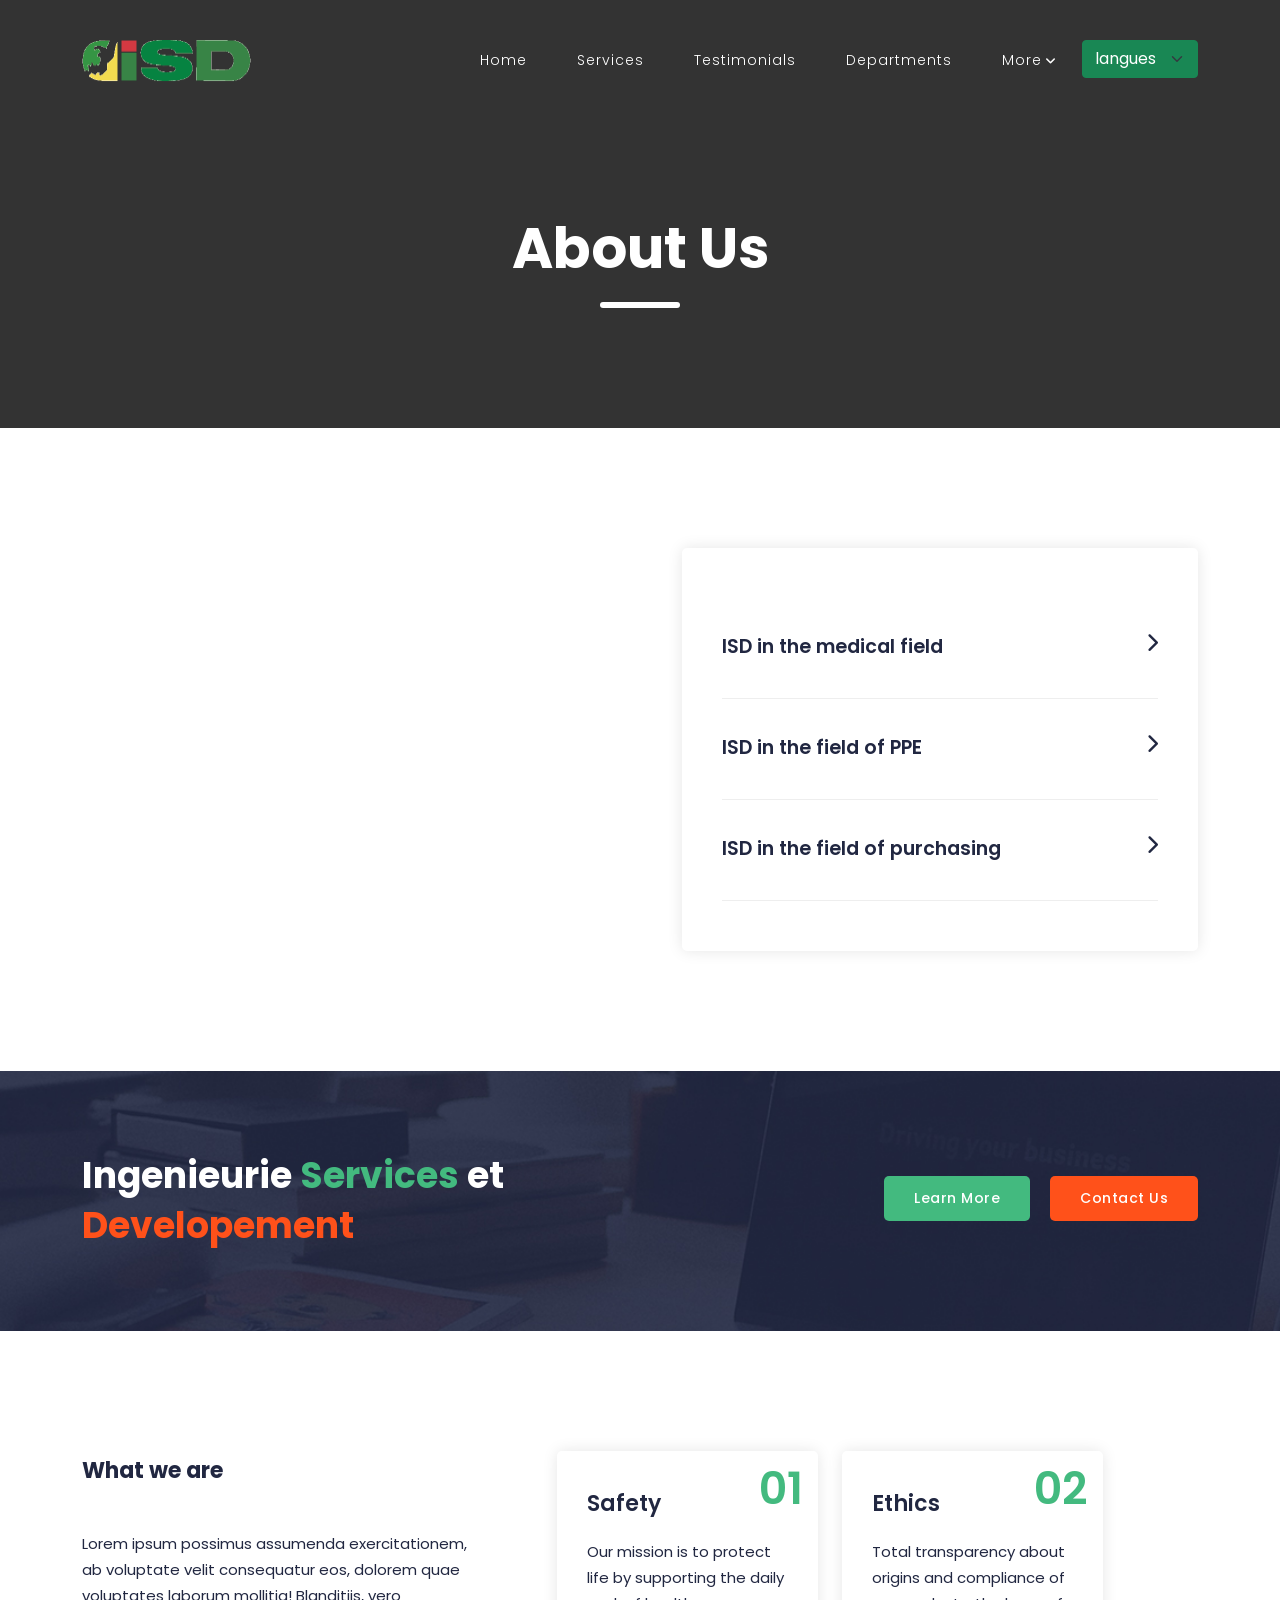
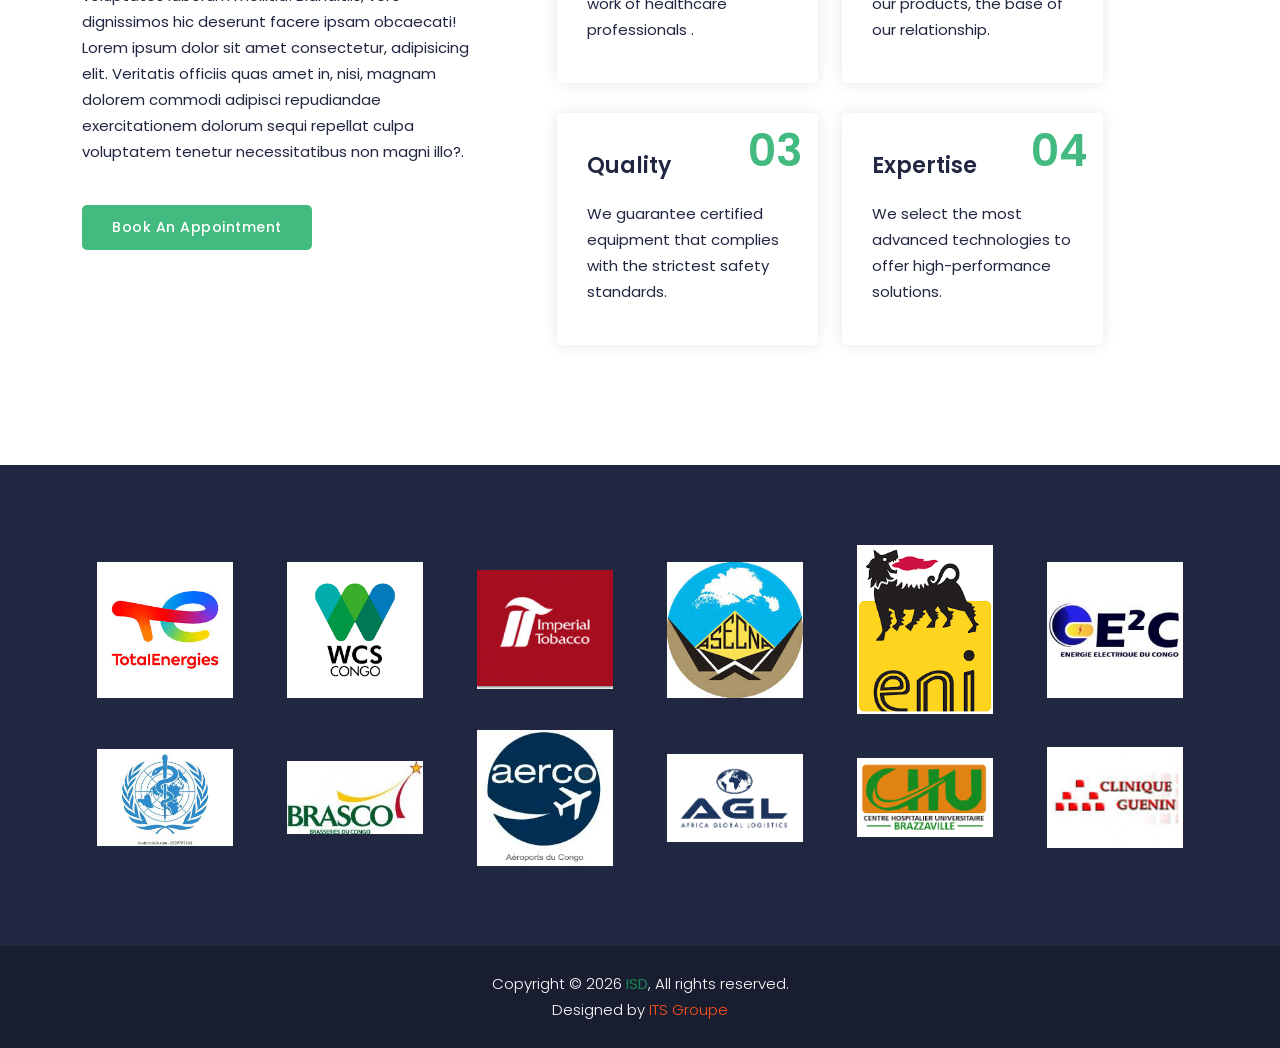
==== about-us.html @ 4e82fbce "first commit" ====
<!DOCTYPE html>
<html lang="en">

  <head>

    <meta charset="utf-8">
    <meta name="viewport" content="width=device-width, initial-scale=1, shrink-to-fit=no">
    <meta name="description" content="">
    <meta name="author" content="">
    <link href="https://fonts.googleapis.com/css2?family=Poppins:wght@100;200;300;400;500;600;700;800;900&display=swap" rel="stylesheet">

    <title>Mexant HTML5 Template - About page</title>

    <!-- Bootstrap core CSS -->
    <link href="vendor/bootstrap/css/bootstrap.min.css" rel="stylesheet">

    <!-- Additional CSS Files -->
    <link rel="stylesheet" href="assets/css/fontawesome.css">
    <link rel="stylesheet" href="assets/css/templatemo-574-mexant.css">
    <link rel="stylesheet" href="assets/css/owl.css">
    <link rel="stylesheet" href="assets/css/animate.css">
    <link rel="stylesheet" href="https://unpkg.com/swiper@7/swiper-bundle.min.css">
<!--

TemplateMo 574 Mexant

https://templatemo.com/tm-574-mexant

-->

  </head>

<body>


  <!-- ***** Header Area Start ***** -->
  <header class="header-area header-sticky">
      <div class="container">
          <div class="row">
              <div class="col-12">
                  <nav class="main-nav">
                      <!-- ***** Logo Start ***** -->
                      <a href="index.html" class="logo">
                          <img src="assets/images/logo_isd.png" class="w-50" alt="" >
                      </a>
                      <!-- ***** Logo End ***** -->
                      <!-- ***** Menu Start ***** -->
                      <ul class="nav">
                          <li class="scroll-to-section"><a href="index.html" data-i18n="tab-1">Accueil</a></li>
                          <li class="scroll-to-section"><a href="index.html#services" data-i18n="tab-2">Services</a></li>
                          <li class="scroll-to-section"><a href="index.html#testimonials " data-i18n="tab-5">Témoignages</a></li>
                          <li class="scroll-to-section"><a href="our-services.html" data-i18n="tab-4-1">Départements</a></li>
                          <li class="has-sub">
                              <a href="javascript:void(0)" data-i18n="tab-4">Plus</a>
                              <ul class="sub-menu">
                                  <li><a href="#" data-i18n="tab-3">À propos</a></li>
                                  <li><a href="contact-us.html" data-i18n="tab-4-2">Contacts</a></li>
                              </ul>
                          </li>
                          <li>
                            <fieldset>

                              <select id="language-select" class="form-select btn-success" aria-label="Default select example">
                                  <option disabled selected>langues</option>
                                  <option value="fr">Français</option>
                                  <option value="en">English</option>
                                </select>
                            </fieldset>
                          </li> 
                      </ul>        
                      <a class='menu-trigger'>
                          <span>Menu</span>
                      </a>
                      <!-- ***** Menu End ***** -->
                  </nav>
              </div>
          </div>
      </div>
  </header>
  <!-- ***** Header Area End ***** -->

  <div class="page-heading">
    <div class="container">
      <div class="row">
        <div class="col-lg-12">
          <div class="header-text">
            <h2 data-i18n="about-page-title">À propos  de nous</h2>
            <div class="div-dec"></div>
          </div>
        </div>
      </div>
    </div>
  </div>

  <!-- ***** Main Banner Area End ***** -->

  <section class="top-section">
    <div class="container">
      <div class="row">
        <div class="col-lg-6">
          <div class="left-image">
            <img src="assets/images/team.jpg" alt="">
          </div>
        </div>
        <div class="col-lg-6 align-self-center">
          <div class="accordions is-first-expanded">
            <article class="accordion">
              <div class="accordion-head">
                  <span data-i18n="isd-medik">ISD dans le domaine médical</span>
                  <span class="icon">
                      <i class="icon fa fa-chevron-right"></i>
                  </span>
              </div>
              <div class="accordion-body">
                  <div class="content">
                      <p data-i18n="isd-medik-description"> ISD est un acteur majeur du secteur médical au Congo, proposant une vaste gamme d'équipements et de consommables médicaux. Nous nous engageons à fournir des produits et services de haute qualité afin de répondre aux besoins des professionnels et des institutions de santé congolaises. <br> <br> Notre équipe d'experts met tout en œuvre pour garantir à nos clients les meilleures solutions pour leurs besoins médicaux, qu'il s'agisse d'hôpitaux, de cliniques ou d'autres établissements de soins.</p>
                  </div>
              </div>
          </article>
          <article class="accordion">
            <div class="accordion-head">
                <span data-i18n="isd-epi">ISD dans le domaine des EPI</span>
                <span class="icon">
                    <i class="icon fa fa-chevron-right"></i>
                </span>
            </div>
            <div class="accordion-body">
                <div class="content">
                    <p data-i18n="isd-epi-description">ISD est un fournisseur majeur d'équipements de protection individuelle (EPI) au Congo, offrant une vaste gamme de produits de haute qualité pour garantir la sécurité et le bien-être des personnes dans divers secteurs. Nous nous engageons à fournir des solutions EPI fiables et efficaces pour répondre aux besoins de nos clients, qu'il s'agisse de professionnels de la santé, de travailleurs industriels ou de toute personne nécessitant des équipements de protection. <br><br>Notre équipe est dédiée à offrir un service et un soutien exceptionnels afin de garantir à nos clients l'accès aux meilleurs EPI disponibles.</p>
                </div>
            </div>
          </article>
          <article class="accordion">
            <div class="accordion-head">
                <span data-i18n="isd-achat">ISD dans le domaine de l'achat</span>
                <span class="icon">
                    <i class="icon fa fa-chevron-right"></i>
                </span>
            </div>
            <div class="accordion-body">
                <div class="content">
                    <p data-i18n="isd-achat-description">ISD est un fournisseur fiable et efficace dans le domaine de l'achat, offrant une large gamme de produits et services pour répondre aux besoins de nos clients. <br> <br> Nous nous engageons à fournir des solutions d'achat de haute qualité à des prix compétitifs, en mettant l'accent sur la satisfaction client et l'efficacité opérationnelle.</p>
                </div>
            </div>
          </article>
        </div>
      </div>
    </div>
  </section>  

  <section class="simple-cta">
    <div class="container">
      <div class="row">
        <div class="col-lg-5">
          <h4>Ingenieurie <em>Services</em> et <strong>Developement</strong></h4>
        </div>
        <div class="col-lg-7">
          <div class="buttons">
            <div class="green-button">
              <a href="#" data-i18n="simple-cta-button-1">Savoir plus</a>
            </div>
            <div class="orange-button">
              <a href="contact-us.html" data-i18n="simple-cta-button-2">Contactez-nous</a>
            </div>
          </div>
        </div>
      </div>
    </div>
  </section>

  <section class="what-we-do">
    <div class="container">
      <div class="row">
        <div class="col-lg-5">
          <div class="left-content">
            <h4 data-i18n="what-we-are-title">Ce que nous sommes</h4>
            <p data-i18n="what-we-are-description">Lorem ipsum possimus assumenda exercitationem, ab voluptate velit consequatur eos, dolorem quae voluptates laborum mollitia! Blanditiis, vero dignissimos hic deserunt facere ipsam obcaecati! Lorem ipsum dolor sit amet consectetur, adipisicing elit. Veritatis officiis quas amet in, nisi, magnam dolorem commodi adipisci repudiandae exercitationem dolorum sequi repellat culpa voluptatem tenetur necessitatibus non magni illo?.</p>
            <div class="green-button">
              <a href="contact-us.html" data-i18n="what-we-are-button">Prendre rendez-vous</a>
            </div>
          </div>
        </div>
        <div class="col-lg-6">
          <div class="right-items">
            <div class="row">
              <div class="col-lg-6">
                <div class="item">
                  <em>01</em>
                  <h4 data-i18n="v1">Sécurité</h4>
                  <p data-i18n="v1-description">Notre mission est de protéger la vie en soutenant le quotidien des professionnels de santé.</p>
                </div>
              </div>
              <div class="col-lg-6">
                <div class="item">
                  <em>02</em>
                  <h4 data-i18n="v2">Ethique</h4>
                  <p data-i18n="v2-description"> La transparence totale sur l'origine et la conformité de nos produits est le socle de notre relation.</p>
                </div>
              </div>
              <div class="col-lg-6">
                <div class="item">
                  <em>03</em>
                  <h4 data-i18n="v3">Qualité</h4>
                  <p data-i18n="v3-description">Nous garantissons des équipements certifiés conformes aux normes de sécurité les plus strictes</p>
                </div>
              </div>
              <div class="col-lg-6">
                <div class="item">
                  <em>04</em>
                  <h4 data-i18n="v4">Expertise</h4>
                  <p data-i18n="v4-description">Nous sélectionnons les technologies les plus avancées pour offrir des solutions performantes.</p>
                </div>
              </div>
            </div>
          </div>
        </div>
      </div>
    </div>
  </section>

  <section class="partners">
    <div class="container">
      <div class="row mb-3 align-items-center">
        <div class="col-lg-2 col-sm-4 col-6">
          <div class="item">
            <img src="assets/images/total.jpg" alt="">
          </div>
        </div>
        <div class="col-lg-2 col-sm-4 col-6">
          <div class="item">
            <img src="assets/images/wcs.png" alt="">
          </div>
        </div>
        <div class="col-lg-2 col-sm-4 col-6">
          <div class="item">
            <img src="assets/images/siat.jpg" alt="">
          </div>
        </div>
        <div class="col-lg-2 col-sm-4 col-6">
          <div class="item">
            <img src="assets/images/asecna.jpg" alt="">
          </div>
        </div>
        <div class="col-lg-2 col-sm-4 col-6">
          <div class="item">
            <img src="assets/images/eni.png" alt="">
          </div>
        </div>
        <div class="col-lg-2 col-sm-4 col-6">
          <div class="item">
            <img src="assets/images/E2C.jpg" alt="">
          </div>
        </div>
      </div>
      <div class="row align-items-center">
        <div class="col-lg-2 col-sm-4 col-6">
          <div class="item">
            <img src="assets/images/oms.jpg" alt="">
          </div>
        </div>
        <div class="col-lg-2 col-sm-4 col-6">
          <div class="item">
            <img src="assets/images/brasco.jpg" alt="">
          </div>
        </div>
        <div class="col-lg-2 col-sm-4 col-6">
          <div class="item">
            <img src="assets/images/aerco.jpg" alt="">
          </div>
        </div>
        <div class="col-lg-2 col-sm-4 col-6">
          <div class="item">
            <img src="assets/images/AGL.png" alt="">
          </div>
        </div>
        <div class="col-lg-2 col-sm-4 col-6">
          <div class="item">
            <img src="assets/images/chu.png" alt="">
          </div>
        </div>
        <div class="col-lg-2 col-sm-4 col-6">
          <div class="item">
            <img src="assets/images/guenin.png" alt="">
          </div>
        </div>
      </div>
    </div>
  </section>

  <footer>
    <div class="container">
      <div class="row">
        <div class="col-lg-12">
          <p data-i18n="copyright">Copyright © 2026 <strong class="text-success">ISD</strong>, Tous droits réservés. 
          
          <br>Conçu par <a title="Informations Technologies Services" rel="sponsored" href="https://its-groupe.tech" target="_blank">ITS Groupe</a></p>
        </div>
      </div>
    </div>
  </footer>

  <!-- Scripts -->
  <!-- Bootstrap core JavaScript -->
    <script src="vendor/jquery/jquery.min.js"></script>
    <script src="vendor/bootstrap/js/bootstrap.bundle.min.js"></script>

    <script src="assets/js/isotope.min.js"></script>
    <script src="assets/js/owl-carousel.js"></script>

    <script src="assets/js/tabs.js"></script>
    <script src="assets/js/swiper.js"></script>
    <script src="assets/js/custom.js"></script>
    <script src="assets/js/langages.js"></script>
    <script>
        var interleaveOffset = 0.5;

      var swiperOptions = {
        loop: true,
        speed: 1000,
        grabCursor: true,
        watchSlidesProgress: true,
        mousewheelControl: true,
        keyboardControl: true,
        navigation: {
          nextEl: ".swiper-button-next",
          prevEl: ".swiper-button-prev"
        },
        on: {
          progress: function() {
            var swiper = this;
            for (var i = 0; i < swiper.slides.length; i++) {
              var slideProgress = swiper.slides[i].progress;
              var innerOffset = swiper.width * interleaveOffset;
              var innerTranslate = slideProgress * innerOffset;
              swiper.slides[i].querySelector(".slide-inner").style.transform =
                "translate3d(" + innerTranslate + "px, 0, 0)";
            }      
          },
          touchStart: function() {
            var swiper = this;
            for (var i = 0; i < swiper.slides.length; i++) {
              swiper.slides[i].style.transition = "";
            }
          },
          setTransition: function(speed) {
            var swiper = this;
            for (var i = 0; i < swiper.slides.length; i++) {
              swiper.slides[i].style.transition = speed + "ms";
              swiper.slides[i].querySelector(".slide-inner").style.transition =
                speed + "ms";
            }
          }
        }
      };

      var swiper = new Swiper(".swiper-container", swiperOptions);
    </script>

  </body>
</html>
---- assets/css/templatemo-574-mexant.css ----
/*

TemplateMo 574 Mexant

https://templatemo.com/tm-574-mexant

*/

/* ---------------------------------------------
Table of contents
------------------------------------------------
01. font & reset css
02. reset
03. global styles
04. header
05. banner
06. features
07. testimonials
08. contact
09. footer
10. preloader
11. search
12. portfolio

--------------------------------------------- */
/* 
---------------------------------------------
font & reset css
--------------------------------------------- 
*/
@import url("https://fonts.googleapis.com/css?family=Open+Sans:100,200,300,400,500,600,700,800,900");
/* 
---------------------------------------------
reset
--------------------------------------------- 
*/
html, body, div, span, applet, object, iframe, h1, h2, h3, h4, h5, h6, p, blockquote, div
pre, a, abbr, acronym, address, big, cite, code, del, dfn, em, font, img, ins, kbd, q,
s, samp, small, strike, strong, sub, sup, tt, var, b, u, i, center, dl, dt, dd, ol, ul, li,
figure, header, nav, section, article, aside, footer, figcaption {
  margin: 0;
  padding: 0;
  border: 0;
  outline: 0;
}

.clearfix:after {
  content: ".";
  display: block;
  clear: both;
  visibility: hidden;
  line-height: 0;
  height: 0;
}

.clearfix {
  display: inline-block;
}

html[xmlns] .clearfix {
  display: block;
}

* html .clearfix {
  height: 1%;
}

ul, li {
  padding: 0;
  margin: 0;
  list-style: none;
}

header, nav, section, article, aside, footer, hgroup {
  display: block;
}

* {
  box-sizing: border-box;
}

html, body {
  font-family: 'Poppins', sans-serif;
  font-weight: 400;
  background-color: #fff;
  font-size: 16px;
  -ms-text-size-adjust: 100%;
  -webkit-font-smoothing: antialiased;
  -moz-osx-font-smoothing: grayscale;
}

a {
  text-decoration: none !important;
}

h1, h2, h3, h4, h5, h6 {
  margin-top: 0px;
  margin-bottom: 0px;
  color: #212741;
}

ul {
  margin-bottom: 0px;
}

p {
  font-size: 15px;
  line-height: 26px;
  color: #212741;
}

img {
  width: 100%;
  overflow: hidden;
}

/* 
---------------------------------------------
global styles
--------------------------------------------- 
*/
html,
body {
  background: #fff;
  font-family: 'Poppins', sans-serif;
}

::selection {
  background: #ff511a;
  color: #fff;
}

::-moz-selection {
  background: #ff511a;
  color: #fff;
}

@media (max-width: 991px) {
  html, body {
    overflow-x: hidden;
  }
  .mobile-top-fix {
    margin-top: 30px;
    margin-bottom: 0px;
  }
  .mobile-bottom-fix {
    margin-bottom: 30px;
  }
  .mobile-bottom-fix-big {
    margin-bottom: 60px;
  }
}

.green-button a {
  font-size: 14px;
  color: #fff;
  background-color: #43ba7f;
  padding: 12px 30px;
  display: inline-block;
  border-radius: 5px;
  font-weight: 500;
  text-transform: capitalize;
  letter-spacing: 0.5px;
  transition: all .3s;
}

.green-button a:hover {
  opacity: 0.9;
}

.orange-button a {
  font-size: 14px;
  color: #fff;
  background-color: #ff511a;
  padding: 12px 30px;
  display: inline-block;
  border-radius: 5px;
  font-weight: 500;
  text-transform: capitalize;
  letter-spacing: 0.5px;
  transition: all .3s;
}

.orange-button a:hover {
  opacity: 0.9;
}

section {
  margin-top: 120px;
}

.section-heading {
  position: relative;
  z-index: 2;
  margin-top: 0px;
  text-align: center;
  margin-bottom: 70px;
}

.section-heading h6 {
  font-size: 16px;
  text-transform: uppercase;
  color: #ff511a;
  font-weight: 700;
}

.section-heading h4 {
  margin-top: 10px;
  line-height: 40px;
  font-size: 36px;
  font-weight: 700;
  text-transform: capitalize;
  color: #212741;
}

.section-heading p {
  margin-top: 30px;
}


/* 
---------------------------------------------
header
--------------------------------------------- 
*/
.background-header {
  background-color: #212741;
  height: 80px!important;
  position: fixed!important;
  top: 0!important;
  left: 0;
  right: 0;
  box-shadow: 0px 0px 10px rgba(0,0,0,0.15)!important;
}

.header-area {
  background-image: url(../images/header-bg.png);
  background-size: contain;
  background-repeat: no-repeat;
  background-position: center;
  position: absolute;
  height: 110px;
  top: 0;
  left: 0;
  right: 0;
  z-index: 100;
  -webkit-transition: all .5s ease 0s;
  -moz-transition: all .5s ease 0s;
  -o-transition: all .5s ease 0s;
  transition: all .5s ease 0s;
}

.header-area .main-nav {
  min-height: 80px;
  background: transparent;
}

.header-area .main-nav .logo {
  line-height: 120px;
  color: #fff;
  font-size: 28px;
  font-weight: 700;
  text-transform: uppercase;
  letter-spacing: 2px;
  float: left;
  -webkit-transition: all 0.3s ease 0s;
  -moz-transition: all 0.3s ease 0s;
  -o-transition: all 0.3s ease 0s;
  transition: all 0.3s ease 0s;
}

.background-header .main-nav .logo {
  line-height: 80px;
  width: 160px;
}

.background-header .nav {
  margin-top: 18px !important;
}

.header-area .main-nav .nav {
  float: right;
  margin-top: 40px;
  margin-right: 0px;
  background-color: transparent;
  -webkit-transition: all 0.3s ease 0s;
  -moz-transition: all 0.3s ease 0s;
  -o-transition: all 0.3s ease 0s;
  transition: all 0.3s ease 0s;
  position: relative;
  z-index: 999;
}

.header-area .main-nav .nav li {
  padding-left: 25px;
  padding-right: 25px;
}

.header-area .main-nav .nav li:last-child {
  padding-right: 0px;
}

.header-area .main-nav .nav li a {
  display: block;
  font-weight: 300;
  font-size: 14px;
  text-transform: capitalize;
  color: #fff;
  -webkit-transition: all 0.3s ease 0s;
  -moz-transition: all 0.3s ease 0s;
  -o-transition: all 0.3s ease 0s;
  transition: all 0.3s ease 0s;
  height: 40px;
  line-height: 40px;
  border: transparent;
  letter-spacing: 1px;
}

.header-area .main-nav .nav li:last-child a {
  font-size: 14px;
  color: #fff;
  background-color: #43ba7f;
  padding: 10px 20px !important;
  display: inline-block;
  border-radius: 5px;
  font-weight: 500;
  text-transform: capitalize;
  height: auto;
  line-height: 25px;
  letter-spacing: 0.5px;
  transition: all .3s;
}

.header-area .main-nav .nav li:last-child a:hover {
  color: #fff;
}

.header-area .main-nav .nav li.has-sub ul.sub-menu li:last-child a,
.background-header .main-nav .nav li.has-sub ul.sub-menu li:last-child a {
  margin-left: 0px;
  padding-left: 0px;
  padding-right: 0px;
  border-radius: 0px;
  padding-top: 0px !important;
  height: 40px;
}


.header-area .main-nav .nav li.has-sub ul.sub-menu li:last-child a:hover,
.background-header .main-nav .nav li.has-sub ul.sub-menu li:last-child a:hover {
  padding-left: 25px !important;
}

.header-area .main-nav .nav li:hover a,
.header-area .main-nav .nav li a.active {
  color: #ff511a;
}

.background-header .main-nav .nav li:hover a,
.background-header .main-nav .nav li a.active {
  color: #ff511a;
  opacity: 1;
}

.header-area .main-nav .nav li.has-sub {
  position: relative;
  padding-right: 15px;
}

.header-area .main-nav .nav li.has-sub:after {
  font-family: FontAwesome;
  content: "\f107";
  font-size: 12px;
  color: #fff;
  position: absolute;
  right: 2px;
  top: 12px;
}

.header-area .main-nav .nav li.has-sub ul.sub-menu {
  position: absolute;
  width: 140px;
  background-color: #fff;
  box-shadow: 0 2px 28px 0 rgba(0, 0, 0, 0.06);
  overflow: hidden;
  top: 40px;
  border-radius: 5px;
  opacity: 0;
  transition: all .3s;
  transform: translateY(+2em);
  visibility: hidden;
  z-index: -1;
}

.header-area .main-nav .nav li.has-sub ul.sub-menu li {
  margin-left: 0px;
  padding-left: 0px;
  padding-right: 0px;
}

.header-area .main-nav .nav li.has-sub ul.sub-menu li a {
  opacity: 1;
  display: block;
  background: #f7f7f7;
  color: #2a2a2a!important;
  padding-left: 20px;
  height: 40px;
  line-height: 40px;
  -webkit-transition: all 0.3s ease 0s;
  -moz-transition: all 0.3s ease 0s;
  -o-transition: all 0.3s ease 0s;
  transition: all 0.3s ease 0s;
  position: relative;
  font-size: 12px;
  font-weight: 400;
  border-bottom: 1px solid #eee;
}

.header-area .main-nav .nav li.has-sub ul li a:hover {
  background: #fff;
  color: #ff511a!important;
  padding-left: 25px;
}

.header-area .main-nav .nav li.has-sub ul li a:hover:before {
  width: 3px;
}

.header-area .main-nav .nav li.has-sub:hover ul.sub-menu {
  visibility: visible;
  opacity: 1;
  z-index: 1;
  transform: translateY(0%);
  transition-delay: 0s, 0s, 0.3s;
}

.header-area .main-nav .menu-trigger {
  cursor: pointer;
  display: block;
  position: absolute;
  top: 33px;
  width: 32px;
  height: 40px;
  text-indent: -9999em;
  z-index: 99;
  right: 40px;
  display: none;
}

.background-header .main-nav .menu-trigger {
  top: 23px;
}

.header-area .main-nav .menu-trigger span,
.header-area .main-nav .menu-trigger span:before,
.header-area .main-nav .menu-trigger span:after {
  -moz-transition: all 0.4s;
  -o-transition: all 0.4s;
  -webkit-transition: all 0.4s;
  transition: all 0.4s;
  background-color: #fff;
  display: block;
  position: absolute;
  width: 30px;
  height: 2px;
  left: 0;
}

.background-header .main-nav .menu-trigger span,
.background-header .main-nav .menu-trigger span:before,
.background-header .main-nav .menu-trigger span:after {
  background-color: #fff;
}

.header-area .main-nav .menu-trigger span:before,
.header-area .main-nav .menu-trigger span:after {
  -moz-transition: all 0.4s;
  -o-transition: all 0.4s;
  -webkit-transition: all 0.4s;
  transition: all 0.4s;
  background-color: #fff;
  display: block;
  position: absolute;
  width: 30px;
  height: 2px;
  left: 0;
  width: 75%;
}

.background-header .main-nav .menu-trigger span:before,
.background-header .main-nav .menu-trigger span:after {
  background-color: #fff;
}

.header-area .main-nav .menu-trigger span:before,
.header-area .main-nav .menu-trigger span:after {
  content: "";
}

.header-area .main-nav .menu-trigger span {
  top: 16px;
}

.header-area .main-nav .menu-trigger span:before {
  -moz-transform-origin: 33% 100%;
  -ms-transform-origin: 33% 100%;
  -webkit-transform-origin: 33% 100%;
  transform-origin: 33% 100%;
  top: -10px;
  z-index: 10;
}

.header-area .main-nav .menu-trigger span:after {
  -moz-transform-origin: 33% 0;
  -ms-transform-origin: 33% 0;
  -webkit-transform-origin: 33% 0;
  transform-origin: 33% 0;
  top: 10px;
}

.header-area .main-nav .menu-trigger.active span,
.header-area .main-nav .menu-trigger.active span:before,
.header-area .main-nav .menu-trigger.active span:after {
  background-color: transparent;
  width: 100%;
}

.header-area .main-nav .menu-trigger.active span:before {
  -moz-transform: translateY(6px) translateX(1px) rotate(45deg);
  -ms-transform: translateY(6px) translateX(1px) rotate(45deg);
  -webkit-transform: translateY(6px) translateX(1px) rotate(45deg);
  transform: translateY(6px) translateX(1px) rotate(45deg);
  background-color: #fff;
}

.background-header .main-nav .menu-trigger.active span:before {
  background-color: #fff;
}

.header-area .main-nav .menu-trigger.active span:after {
  -moz-transform: translateY(-6px) translateX(1px) rotate(-45deg);
  -ms-transform: translateY(-6px) translateX(1px) rotate(-45deg);
  -webkit-transform: translateY(-6px) translateX(1px) rotate(-45deg);
  transform: translateY(-6px) translateX(1px) rotate(-45deg);
  background-color: #fff;
}

.background-header .main-nav .menu-trigger.active span:after {
  background-color: #fff;
}

.header-area.header-sticky {
  min-height: 80px;
}

.header-area .nav {
  margin-top: 30px;
}

.header-area.header-sticky .nav li a.active {
  color: #ff511a;
}

@media (max-width: 1200px) {
  .header-area .main-nav .nav li {
    padding-left: 10px;
    padding-right: 10px;
  }
  .header-area .main-nav:before {
    display: none;
  }
}

@media (max-width: 767px) {
  .header-area .main-nav .logo {
    color: #1e1e1e;
  }
  .header-area.header-sticky .nav li a:hover,
  .header-area.header-sticky .nav li a.active {
    color: #ff511a!important;
    opacity: 1;
  }
  .header-area.header-sticky .nav li.search-icon a {
    width: 100%;
  }
  .header-area {
    background-color: #f7f7f7;
    padding: 0px 15px;
    height: 100px;
    box-shadow: none;
    text-align: center;
  }
  .header-area .container {
    padding: 0px;
  }
  .header-area .logo {
    margin-left: 0px;
    line-height: 80px;
  }
  .header-area .menu-trigger {
    display: block !important;
  }
  .header-area .main-nav {
    overflow: hidden;
  }
  .header-area .main-nav .nav {
    float: none;
    width: 100%;
    display: none;
    -webkit-transition: all 0s ease 0s;
    -moz-transition: all 0s ease 0s;
    -o-transition: all 0s ease 0s;
    transition: all 0s ease 0s;
    margin-left: 0px;
  }
  .header-area .main-nav .nav li:first-child {
    border-top: 1px solid #eee;
  }
  .header-area.header-sticky .nav {
    margin-top: 100px !important;
  }
  .background-header.header-sticky .nav {
    margin-top: 80px !important;
  }
  .header-area .main-nav .nav li {
    width: 100%;
    background: #fff;
    border-bottom: 1px solid #eee;
    padding-left: 0px !important;
    padding-right: 0px !important;
  }
  .header-area .main-nav .nav li a {
    height: 50px !important;
    line-height: 50px !important;
    padding: 0px !important;
    border: none !important;
    background: #f7f7f7 !important;
    color: #191a20 !important;
  }
  .header-area .main-nav .nav li a:hover {
    background: #eee !important;
    color: #ff511a!important;
  }
  .header-area .main-nav .nav li.has-sub ul.sub-menu {
    position: relative;
    visibility: inherit;
    opacity: 1;
    z-index: 1;
    transform: translateY(0%);
    top: 0px;
    width: 100%;
    box-shadow: none;
    height: 0px;
    transition: all 0s;
  }
  .header-area .main-nav .nav li.submenu ul li a {
    font-size: 12px;
    font-weight: 400;
  }
  .header-area .main-nav .nav li.submenu ul li a:hover:before {
    width: 0px;
  }
  .header-area .main-nav .nav li.has-sub ul.sub-menu {
    height: auto;
  }
  .header-area .main-nav .nav li.has-sub:after {
    color: #3B566E;
    right: 30px;
    font-size: 14px;
    top: 15px;
  }
  .header-area .main-nav .nav li.submenu:hover ul, .header-area .main-nav .nav li.submenu:focus ul {
    height: 0px;
  }
}

@media (min-width: 767px) {
  .header-area .main-nav .nav {
    display: flex !important;
  }
}


/* 
---------------------------------------------
banner
--------------------------------------------- 
*/

.swiper-container {
  height: calc(100vh - 0px);
  margin: 0px;
  background-color: #212741;
}

.swiper-slide {
  overflow: hidden;
}

.slide-inner {
  position: absolute;
  width: 100%;
  height: 100%;
  left: 0;
  top: 0;
  background-size: cover;
  background-position: center;
}

.swiper-slide-active h2 {
  animation: fadeInLeft .8s;
  -webkit-animation-delay: 1s;
  animation-delay: .3s;
  opacity: 1;
}

.swiper-slide-active p {
  animation: fadeInRight .8s;
  -webkit-animation-delay: 1s;
  animation-delay: .3s;
  opacity: 1;
}

.swiper-slide-active .div-dec {
  animation: fadeIn .8s;
  -webkit-animation-delay: 1s;
  animation-delay: .3s;
  opacity: 1;
}

.swiper-slide-active .buttons .green-button,
.swiper-slide-active .buttons .orange-button {
  animation: fadeInUp .8s;
  -webkit-animation-delay: 1s;
  animation-delay: .3s;
  opacity: 1;
}

.slide-inner .header-text {
  position: absolute;
  width: 50%;
  top: 50%;
  transform: translateY(-50%);
}

.slide-inner .header-text h2 {
  position: relative;
  z-index: 2;
  font-size: 56px;
  color: #fff;
  font-weight: 700;
  opacity: 1;
  visibility: visible;
  line-height: 70px;
  margin-bottom: 40px;
}

.slide-inner .header-text .div-dec {
  width: 80px;
  height: 6px;
  border-radius: 3px;
  background-color: #fff;
  margin-bottom: 40px;
  opacity: 1;
  visibility: visible;
}

.slide-inner .header-text p {
  color: #fff;
  margin-right: 60px;
  margin-bottom: 50px;
  opacity: 1;
  visibility: visible;
}

.slide-inner .header-text h2 em {
  font-style: normal;
  color: #ff511a;
}

.slide-inner .header-text .buttons {
  display: inline;
  opacity: 1;
  visibility: visible;
}

.slide-inner .header-text .buttons .green-button {
  display: inline;
  float: left;
  margin-right: 20px;
}

.swiper-button-next, .swiper-button-prev {
  color: #fff !important;
}

/*
---------------------------------------------
services
---------------------------------------------
*/ 

section.services {
  margin-top: 90px;
}

.services .service-item {
  border-radius: 5px;
  padding: 40px;
  box-shadow: 0px 0px 15px rgba(0, 0, 0, 0.1);
  margin-top: 30px;
}

.services .service-item:hover i {
  margin-top: 15px;
}

.services .service-item h4 {
  font-size: 22px;
  font-weight: 600;
  margin-bottom: 20px;
}

.services .service-item i {
  transition: all .5s;
  float: left;
  font-size: 64px;
  color: #43ba7f;
  margin-bottom: 30px;
  margin-right: 30px;
}



/*
---------------------------------------------
cta
---------------------------------------------
*/

section.simple-cta {
  background-image: url(../images/cta-bg.jpg);
  background-repeat: no-repeat;
  background-position: center center;
  background-size: cover;
  width: 100%;
  padding: 80px 0px;
}

section.simple-cta .left-image {
  margin-right: 45px;
}

section.simple-cta h4 {
  font-size: 36px;
  font-weight: 700;
  color: #fff;
  line-height: 50px;
}

section.simple-cta h4 em {
  font-style: normal;
  color: #43ba7f;
}

section.simple-cta h4 strong {
  color: #ff511a;
  font-weight: 700;
}

section.simple-cta p {
  color: #fff;
  margin-top: 30px;
  margin-bottom: 40px;
}

section.simple-cta .buttons {
  display: flex;
  justify-content: end;
}

section.simple-cta .buttons .orange-button {
  margin-left: 20px;
}

section.simple-cta .buttons .orange-button,
section.simple-cta .buttons .green-button {
  margin-top: 25px;
}



/*
---------------------------------------------
about us
---------------------------------------------
*/

section.about-us {
  margin-top: 90px;
}

section.about-us .section-heading {
  padding-top: 30px;
}

section.about-us .naccs {
  position: relative;
}

section.about-us .naccs .menu div {
  padding: 15px 30px;
  display: inline-block;
  text-align: center;
  border-radius: 5px !important;
  margin-right: 30px;
  font-size: 18px;
  color: #212741;
  background-color: #fff;
  cursor: pointer;
  vertical-align: middle;
  font-weight: 600;
  transition: 1s all cubic-bezier(0.075, 0.82, 0.165, 1);
  box-shadow: 0px 0px 15px rgba(0, 0, 0, 0.1);
}

section.about-us .naccs .menu div.active {
  color: #ff511a;
}

section.about-us ul.nacc {
  margin-top: 50px !important;
  position: relative;
  min-height: 100%;
  list-style: none;
  margin: 0;
  padding: 0;
}

section.about-us ul.nacc li {
  background-color: #fff;
  overflow: hidden;
  opacity: 0;
  transform: translateX(50px);
  position: absolute;
  list-style: none;
  transition: 1s all cubic-bezier(0.075, 0.82, 0.165, 1);
}

section.about-us ul.nacc li .main-list,
section.about-us ul.nacc li .list-item {
  border-bottom: 1px solid #eee;
  margin-bottom: 25px;
  padding-bottom: 25px;
}

section.about-us ul.nacc li .last-item {
  margin-bottom: 0px;
}

section.about-us ul.nacc li span.title {
  font-size: 15px;
  color: #212741;
  font-weight: 600;
  display: inline-block;
  width: 24%;
}

section.about-us ul.nacc li span.item-title {
  color: #43ba7f !important;
  font-weight: 600 !important;
}

section.about-us ul.nacc li span.item {
  font-size: 15px;
  color: #212741;
  font-weight: 400;
  display: inline-block;
  width: 24%;
}

section.about-us ul.nacc li.active {
  position: relative;
  transition-delay: 0.3s;
  z-index: 2;
  opacity: 1;
  transform: translateX(0px);
}

section.about-us .right-content {
  margin-left: 60px;
}

section.about-us .right-content h4 {
  font-size: 22px;
  font-weight: 700;
  line-height: 40px;
  margin-bottom: 40px;
}

section.about-us .right-content p {
  margin-bottom: 50px;
}


/*
---------------------------------------------
calculator
---------------------------------------------
*/

section.calculator {
  margin-top: 150px;
  background-image: url(../images/calculator-bg.jpg);
  background-repeat: no-repeat;
  background-position: center center;
  background-size: cover;
  width: 100%;
  padding: 80px 0px;
}

section.calculator .left-image {
  margin: -110px 45px -80px 0px;
}

section.calculator .section-heading {
  text-align: left;
}

section.calculator .section-heading h4 {
  color: #fff;
}

#calculate label {
  color: #fff;
  font-size: 14px;
  margin-bottom: 5px;
}

#calculate input,
#calculate select {
  background-color: rgba(121,134,151, 0.7);
  border: none;
  border-radius: 5px;
  width: 100%;
  height: 42px;
  color: #fff;
  font-size: 14px;
  margin-bottom: 30px;
  outline: none;
}

#calculate select {
  cursor: pointer;
}

#calculate button.orange-button {
  font-size: 14px;
  color: #fff;
  background-color: #ff511a;
  padding: 12px 30px;
  display: inline-block;
  border-radius: 5px;
  font-weight: 500;
  text-transform: capitalize;
  letter-spacing: 0.5px;
  border: none;
  transition: all .3s;
}

#calculate button.orange-button:hover {
  opacity: 0.9;
}



/* 
---------------------------------------------
testimonials
--------------------------------------------- 
*/

section.testimonials {
  margin-top: 90px;
}

section.testimonials .section-heading {
  padding-top: 30px;
}

.testimonials .item {
  border-radius: 15px;
  padding: 50px 320px 50px 50px;
  background-color: #fff;
  position: relative;
  overflow: hidden;
  margin: 15px;
  box-shadow: 0px 0px 15px rgba(0, 0, 0, 0.1);
  padding-top: 35px;
}

.testimonials .item i {
  width: 70px;
  height: 70px;
  background-color: #43ba7f;
  display: inline-block;
  text-align: center;
  line-height: 70px;
  color: #fff;
  font-size: 44px;
  border-radius: 5px;
  margin-bottom: 30px;
}

.testimonials .item p {
  font-size: 16px;
  font-style: italic;
}

.testimonials .item h4 {
  margin-top: 30px;
  font-size: 22px;
  font-weight: 600;
  position: relative;
}

.testimonials .item span {
  margin-top: 5px;
  display: block;
  font-size: 15px;
  font-weight: 600;
  color: #43ba7f;
}

.testimonials .item img {
  position: absolute;
  right: 0;
  top: 50%;
  transform: translateY(-50%);
  max-width: 300px;
  border-radius: 5px;
}

.testimonials .owl-dots {
  text-align: center;
  margin-top: 30px;
}

.testimonials .owl-dots .owl-dot {
  width: 10px;
  height: 10px;
  background-color: #ffa88c;
  border-radius: 50%;
  margin: 0px 4px;
}

.testimonials .owl-dots .active {
  background-color: #ff511a;
}



/* 
---------------------------------------------
partners
--------------------------------------------- 
*/

section.partners {
  background-color: #212741;
  padding: 80px 0px;
}

section.partners .item {
  margin: 0px 15px;
  cursor: pointer;
  transition: all .3s;
}

section.partners .item:hover {
  opacity: 0.75;
}



/* 
---------------------------------------------
footer 
--------------------------------------------- 
*/

footer {
  background-color: #181d30;
  text-align: center;
  padding: 25px 0px;
}

footer p {
  color: #fff;
  font-weight: 300;
}

footer p a {
  color: #ff511a;
}



/* 
---------------------------------------------
page heading
--------------------------------------------- 
*/

.page-heading {
  background-color: rgba(0, 0, 0, 0.8);
  background-image: url(../images/team-2.jpg);
  background-blend-mode: darken;
  background-position: center center;
  background-repeat: no-repeat;
  background-size: cover;
  padding: 215px 0px 120px 0px;
  text-align: center;
}

.page-heading h2 {
  font-size: 56px;
  color: #fff;
  font-weight: 700;
}

.page-heading .div-dec {
  width: 80px;
  height: 6px;
  border-radius: 3px;
  background-color: #fff;
  margin: 20px auto 0 auto;
}



/* 
---------------------------------------------
about us page
--------------------------------------------- 
*/

section.top-section .left-image img {
  border-radius: 10px;
}

section.top-section .accordions {
  border-radius: 5px;
  padding: 50px 40px;
  background-color: #fff;
  margin-left: 30px;
  box-shadow: 0px 0px 15px rgba(0, 0, 0, 0.1);
}
.accordions .accordion {
  border-bottom: 1px solid #eee;
}
.accordions .last-accordion {
  border-bottom: none;
}
.accordion-head {
  padding: 35px 0px !important;  
  font-size: 22px;
  font-weight: 600;
  color: #212741;
  cursor: pointer;
  transition: color 200ms ease-in-out;
  
}
@media screen and (min-width: 768px) {
  .accordion-head {
    padding: 1rem;
    font-size: 1.2rem;
  }
}
.accordion-head .icon {
  float: right;
  transition: transform 200ms ease-in-out;
}
.accordion-head.is-open {
  color: #43ba7f;
  border-bottom: none;
}
.accordion-head.is-open .icon {
  transform: rotate(45deg);
}
.accordion-body {
  padding: 0px;
  overflow: hidden;
  height: 0;
  transition: height 300ms ease-in-out;
  border-bottom: 1px solid #fff;
}
.accordion-body > .content p {
  padding: 0px 0px 30px 0px;
  padding-top: 0;
}

section.what-we-do {
  margin-bottom: -30px;
}

.what-we-do .left-content {
  margin-right: 60px;
}

.what-we-do .left-content h4 {
  font-size: 22px;
  font-weight: 700;
  line-height: 40px;
  margin-bottom: 40px;
}

.what-we-do .left-content p {
  margin-bottom: 40px;
}

.what-we-do .right-items .item {
  border-radius: 5px;
  padding: 40px 30px;
  box-shadow: 0px 0px 15px rgba(0, 0, 0, 0.1);
  margin-bottom: 30px;
  position: relative;
}

.what-we-do .right-items .item em {
  position: absolute;
  font-style: normal;
  font-size: 44px;
  color: #43ba7f;
  font-weight: 600;
  right: 15px;
  top: 5px;
  transition: all .3s;
}

.what-we-do .right-items .item h4 {
  font-size: 22px;
  font-weight: 600;
  margin-bottom: 22px;
}

.what-we-do .right-items .item:hover em {
  top: 10px;
}



/* 
---------------------------------------------
services page
--------------------------------------------- 
*/

.main-services .service-item {
  margin-bottom: 60px;
  padding-bottom: 60px;
  border-bottom: 1px solid #ecf8f2;
}

.main-services .last-service {
  border-bottom: none;
  margin-bottom: 0px;
  padding-bottom: 0px;
}

.main-services  .left-image {
  margin-right: 15px;
}

.main-services  .left-image img {
  border-radius: 5px;
}

.main-services  .right-image {
  margin-left: 15px;
}

.main-services  .right-image img {
  border-radius: 5px;
}

.main-services .right-text-content {
  margin-left: 15px;
}

.main-services .left-text-content {
  margin-right: 15px;
}

.main-services .right-text-content i,
.main-services .left-text-content i {
  font-size: 64px;
  color: #43ba7f;
  background-color: #ecf8f2;
  width: 120px;
  height: 120px;
  text-align: center;
  display: inline-block;
  line-height: 120px;
  border-radius: 5px;
}

.main-services .right-text-content h4,
.main-services .left-text-content h4 {
  font-size: 36px;
  font-weight: 700;
  color: #212741;
  margin-top: 40px;
  margin-bottom: 30px;
}

section.service-details .naccs {
  position: relative;
}

section.service-details .naccs .menu {
  text-align: center;
}

section.service-details .naccs .menu div {
  padding: 15px 30px;
  display: inline-block;
  text-align: center;
  border-radius: 5px !important;
  margin-right: 30px;
  font-size: 18px;
  color: #212741;
  background-color: #fff;
  cursor: pointer;
  vertical-align: middle;
  font-weight: 600;
  transition: 1s all cubic-bezier(0.075, 0.82, 0.165, 1);
  box-shadow: 0px 0px 15px rgba(0, 0, 0, 0.1);
}

section.service-details .naccs .menu div.active {
  color: #ff511a;
}

section.service-details ul.nacc {
  margin-top: 50px !important;
  position: relative;
  min-height: 100%;
  list-style: none;
  margin: 0;
  padding: 0;
}

section.service-details ul.nacc li {
  background-color: #fff;
  overflow: hidden;
  opacity: 0;
  transform: translateX(50px);
  position: absolute;
  list-style: none;
  border-radius: 10px;
  box-shadow: 0px 0px 15px rgba(0, 0, 0, 0.1);
  transition: 1s all cubic-bezier(0.075, 0.82, 0.165, 1);
}

section.service-details ul.nacc li .left-image {
  position: absolute;
  margin-right: 50px;
  top: 50%;
  transform: translateY(-50%);
}

section.service-details ul.nacc li .left-image img {
  border-top-left-radius: 15px;
  border-bottom-left-radius: 15px;
}

section.service-details ul.nacc li .right-content {
  padding: 50px 50px 50px 0px;
  margin-left: 470px;
}

section.service-details ul.nacc li .right-content h4 {
  font-size: 24px;
  color: #212741;
  margin-bottom: 25px;
  font-weight: 700;
  line-height: 40px;
  margin-right: 120px;
}

section.service-details ul.nacc li .right-content ul {
  margin-top: 20px;
  margin-bottom: 20px;
}

section.service-details ul.nacc li .right-content span {
  display: block;
  font-size: 15px;
  font-weight: 500;
  color: #212741;
  font-style: italic;
  margin-bottom: 12px;
}

section.service-details ul.nacc li .right-content .last-span {
  margin-bottom: 0px;
}

section.service-details ul.nacc li .right-content p {
  margin-bottom: 30px;
}

section.service-details ul.nacc li.active {
  position: relative;
  transition-delay: 0.3s;
  z-index: 2;
  opacity: 1;
  transform: translateX(0px);
}



/* 
---------------------------------------------
contact us page
--------------------------------------------- 
*/

section.map .info-item {
  text-align: center;
  padding: 40px 30px;
  border-radius: 5px;
  background-color: #fff;
  box-shadow: 0px 0px 15px rgba(0, 0, 0, 0.1);
  margin-top: -60px;
  margin-left: 15px;
  margin-right: 15px;
  position: relative;
  z-index: 2;
  transition: all .5s;
}

section.map .info-item:hover {
  margin-top: -70px;
}

section.map .info-item i {
  font-size: 36px;
  color: #43ba7f;
  margin-bottom: 25px;
}

section.map .info-item h4 {
  font-size: 18px;
  color: #212741;
  font-weight: 600;
  margin-bottom: 12px;
}

section.map .info-item a {
  font-size: 15px;
  font-weight: 600;
  color: #43ba7f;
  transition: all 0.3s;
}

section.map .info-item a:hover {
  color: #ff511a;
}

#contact input {
  width: 100%;
  height: 50px;
  background-color: #f7f7f7;
  color: #212741;
  border-radius: 5px;
  border: none;
  padding: 0px 15px;
  font-size: 14px;
  outline: none;
  margin-bottom: 30px;
}

#contact textarea {
  width: 100%;
  height: 180px;
  max-height: 24px;
  min-height: 150px;
  background-color: #f7f7f7;
  color: #212741;
  border-radius: 5px;
  border: none;
  padding: 15px 15px;
  font-size: 14px;
  outline: none;
  margin-bottom: 30px;
}

#contact input::placeholder, 
#contact textarea::placeholder {
  color: #212741;
}
#contact button.orange-button {
  font-size: 14px;
  color: #fff;
  background-color: #ff511a;
  padding: 12px 30px;
  display: inline-block;
  border-radius: 5px;
  font-weight: 500;
  text-transform: capitalize;
  letter-spacing: 0.5px;
  border: none;
  transition: all .3s;
}

#contact button.orange-button:hover {
  background-color: #43ba7f;
}


/* 
---------------------------------------------
responsive
--------------------------------------------- 
*/


body {
  overflow-x: hidden;
}

@media (max-width: 992px) {
  .header-area .main-nav .nav li:last-child {
    display: none;
  }
  .header-area .main-nav .nav li ul li:last-child {
    display: inline-block;
  }
  .header-area {
    background-color: #212741;
  }
  .slide-inner .header-text {
    width: 80%;
  }
  .simple-cta {
    text-align: center;
  }
  section.simple-cta .buttons {
    justify-content: center;
  }
  section.about-us .naccs .menu div,
  section.service-details .naccs .menu div {
    margin-right: 15px;
    font-size: 15px;
    padding: 15px 20px;
  }
  section.about-us .right-content {
    margin-left: 0px;
    margin-top: 60px;
  }
  section.calculator .left-image {
    display: none;
  }
  .testimonials .item img {
    max-width: 200px;
    right: 50px;
  }
  section.partners .item {
    margin:15px; 
  }
  section.top-section .accordions {
    margin-left: 0px;
    margin-top: 45px;
  }
  .what-we-do .left-content {
    margin-right: 0px;
    margin-bottom: 45px;
  }
  .main-services .left-image {
    margin-right: 0px;
    margin-bottom: 30px;
  }
  .main-services .right-text-content {
    margin-left: 0px;
  }
  .main-services .right-image {
    margin-left: 0px;
    margin-top: 30px;
  }
  section.service-details ul.nacc li .left-image {
    position: relative;
    margin-right: 0px;
    transform: translateY(0px);
  }
  section.service-details ul.nacc li .left-image img {
    border-radius: 15px;
  }
  section.service-details ul.nacc li .right-content {
    padding: 50px;
    margin-left: 0px;
  }
  section.service-details ul.nacc li .right-content h4 {
    margin-right: 0px;
  }
  section.service-details ul.nacc li.active {
    display: inline-block;
  }
  section.service-details ul.nacc li {
    display: none;
  }
  section.map .info-item {
    margin-top: 30px;
  }
}

@media (max-width: 767px) {
  .header-area .main-nav .logo {
    line-height: 100px;
  }
  .background-header .main-nav .logo {
    line-height: 80px;
  }
  .header-area .main-nav .nav li.has-sub ul.sub-menu {
    display: none;
  }
  .slide-inner .header-text p {
    display: none;
  }
  .slide-inner .header-text {
    text-align: center;
    width: 80%;
    margin-left: 10%;
    margin-right: 10%;
  }
  .slide-inner .header-text .div-dec {
    margin-left: auto;
    margin-right: auto;
  }
  .slide-inner .header-text .buttons {
    display: inline-flex;
  }
  .slide-inner .header-text .buttons .green-button {
    float: none;
  }
  .services .service-item i {
    margin-bottom: 35px;
  }
  section.about-us ul.nacc li span.item-title {
    font-size: 14px !important;
  }
  section.about-us ul.nacc li span.item {
    font-size: 13px;
  }
  .testimonials .item i {
    margin-bottom: 60px;
  }
  .testimonials .item img {
    max-width: 100px;
    right: 50px;
    top: 35px;
    transform: translateY(0);
  }
  .testimonials .item {
    padding: 50px;
  }
}
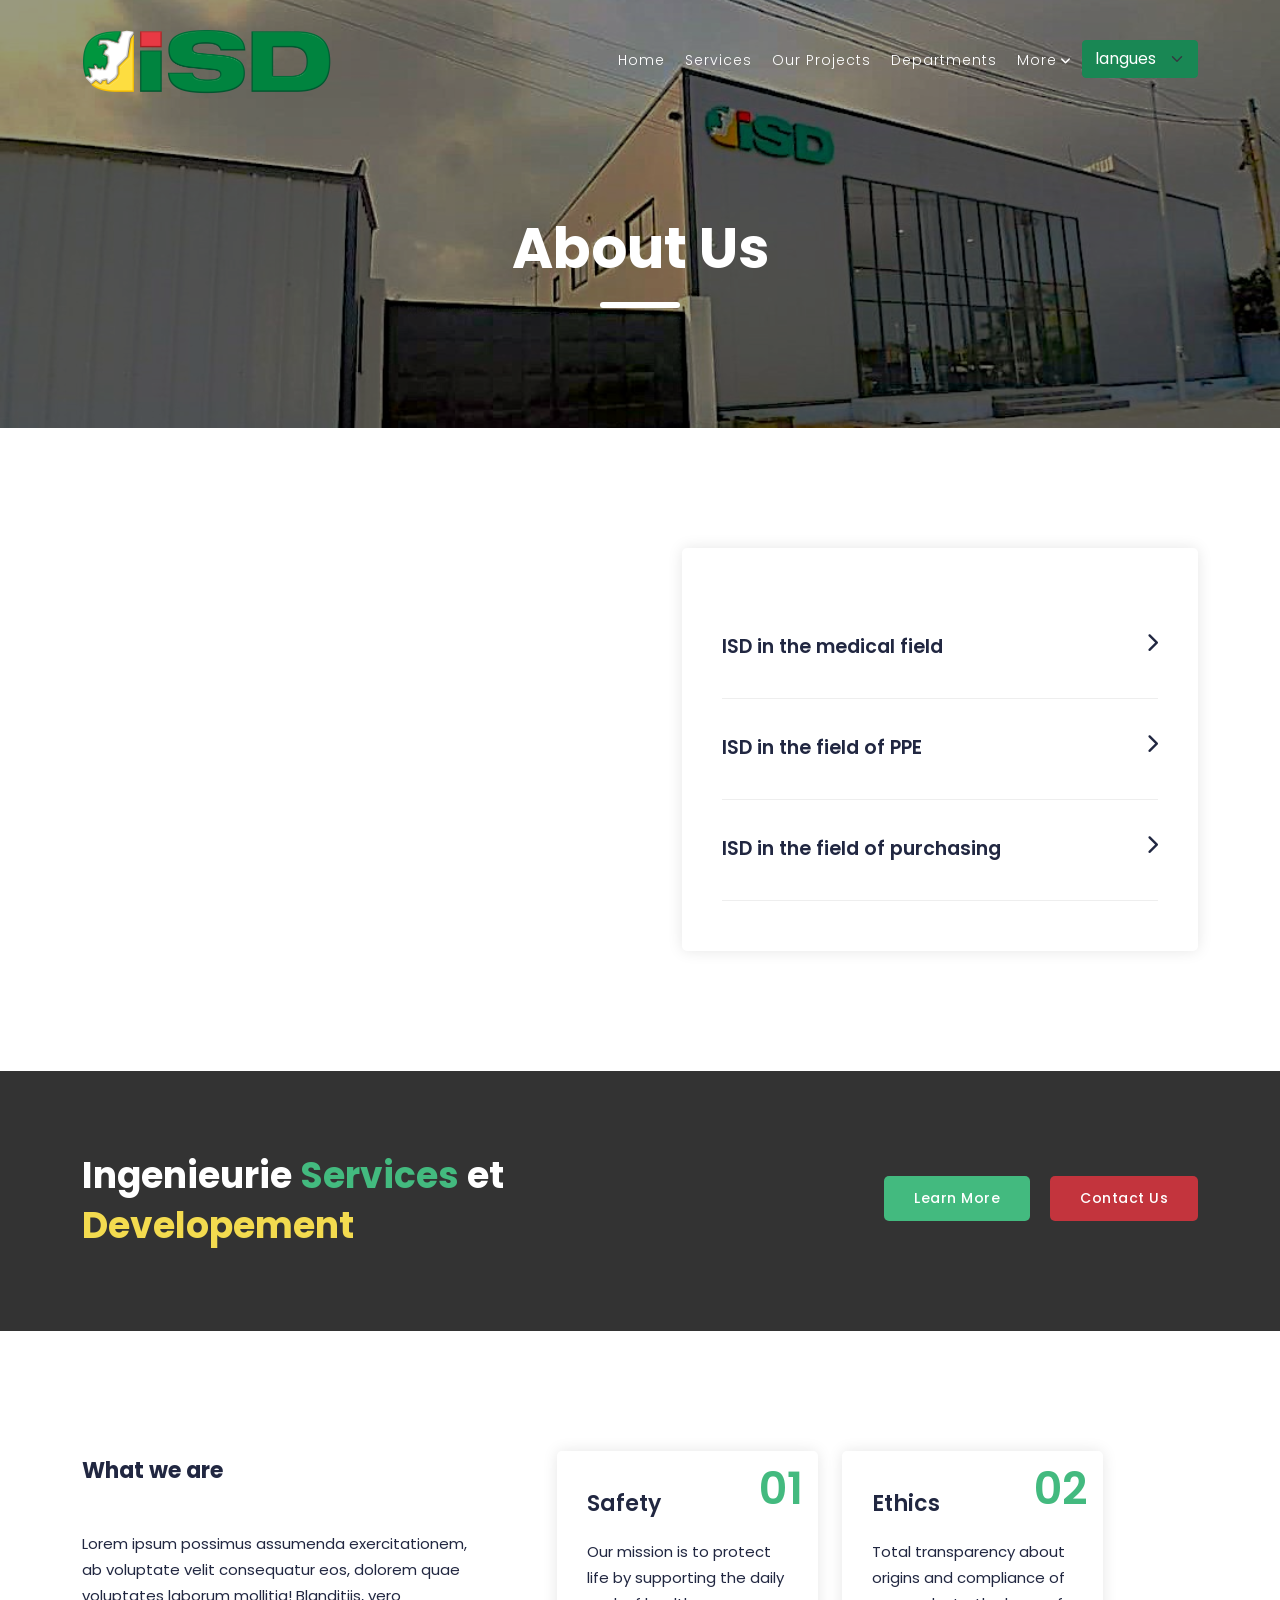
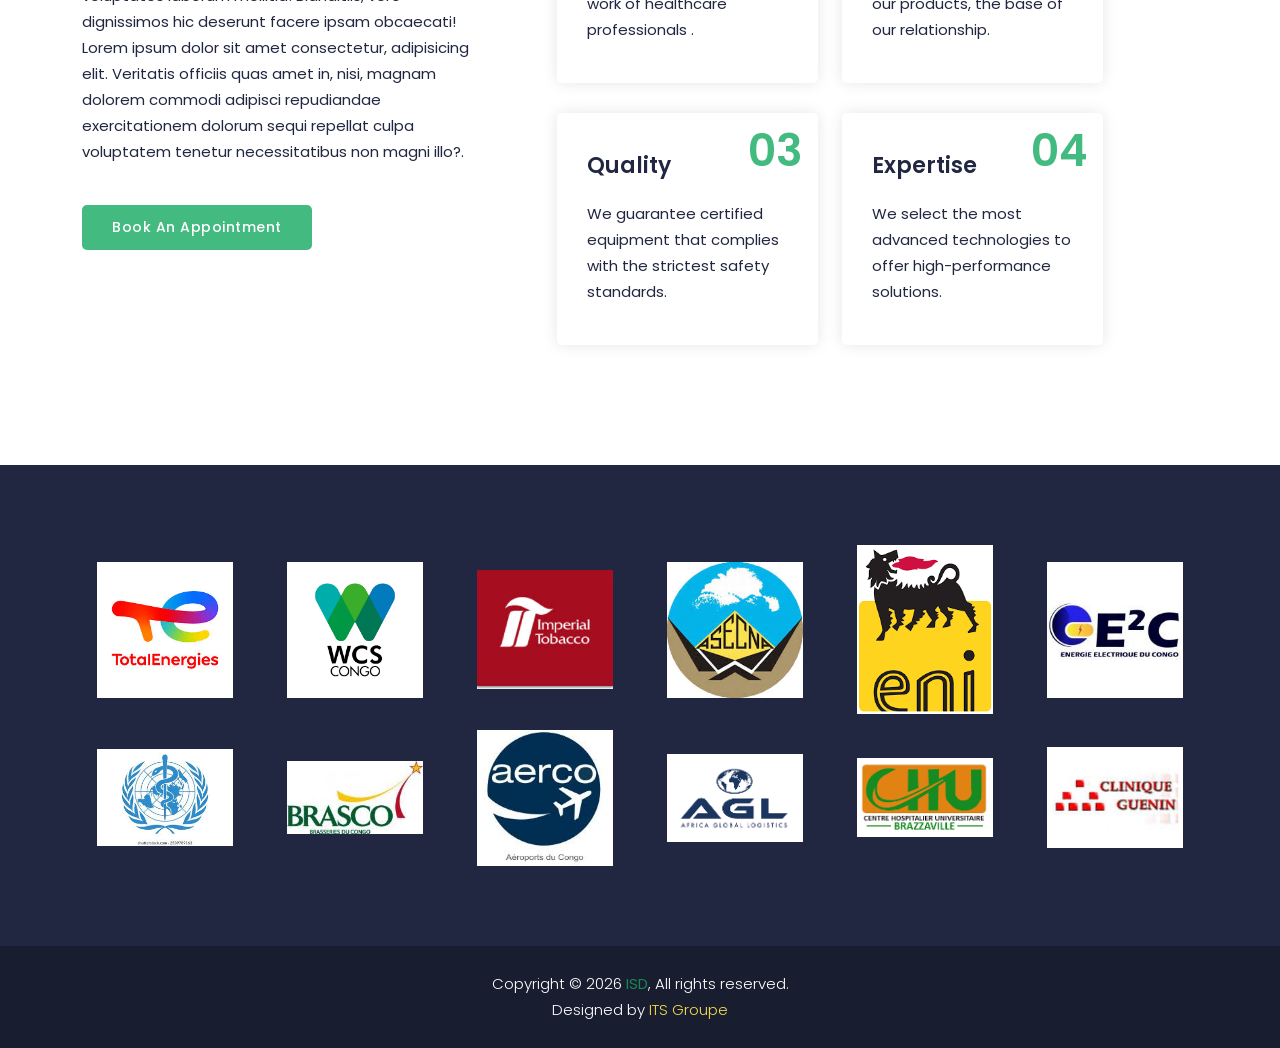
==== commit 2e11aa16: "quelques rectifications" ====
--- a/about-us.html
+++ b/about-us.html
@@ -48,7 +48,7 @@
                       <ul class="nav">
                           <li class="scroll-to-section"><a href="index.html" data-i18n="tab-1">Accueil</a></li>
                           <li class="scroll-to-section"><a href="index.html#services" data-i18n="tab-2">Services</a></li>
-                          <li class="scroll-to-section"><a href="index.html#testimonials " data-i18n="tab-5">Témoignages</a></li>
+                          <li class="scroll-to-section"><a href="index.html#testimonials " data-i18n="tab-5">Nos Projets</a></li>
                           <li class="scroll-to-section"><a href="our-services.html" data-i18n="tab-4-1">Départements</a></li>
                           <li class="has-sub">
                               <a href="javascript:void(0)" data-i18n="tab-4">Plus</a>
--- a/assets/css/templatemo-574-mexant.css
+++ b/assets/css/templatemo-574-mexant.css
@@ -126,12 +126,17 @@
 }
 
 ::selection {
-  background: #ff511a;
+  background: #F3DB4F
+
+;
   color: #fff;
 }
 
 ::-moz-selection {
-  background: #ff511a;
+  background: #F3DB4F
+
+
+;
   color: #fff;
 }
 
@@ -171,7 +176,9 @@
 .orange-button a {
   font-size: 14px;
   color: #fff;
-  background-color: #ff511a;
+  background-color: #C3343D
+
+;
   padding: 12px 30px;
   display: inline-block;
   border-radius: 5px;
@@ -200,7 +207,10 @@
 .section-heading h6 {
   font-size: 16px;
   text-transform: uppercase;
-  color: #ff511a;
+  color: #C3343D
+
+
+;
   font-weight: 700;
 }
 
@@ -253,6 +263,8 @@
 .header-area .main-nav {
   min-height: 80px;
   background: transparent;
+  display: flex;
+  justify-content: space-between;
 }
 
 .header-area .main-nav .logo {
@@ -292,8 +304,8 @@
 }
 
 .header-area .main-nav .nav li {
-  padding-left: 25px;
-  padding-right: 25px;
+  padding-left: 10px;
+  padding-right: 10px;
 }
 
 .header-area .main-nav .nav li:last-child {
@@ -353,12 +365,18 @@
 
 .header-area .main-nav .nav li:hover a,
 .header-area .main-nav .nav li a.active {
-  color: #ff511a;
+  color: #F3DB4F
+
+
+;
 }
 
 .background-header .main-nav .nav li:hover a,
 .background-header .main-nav .nav li a.active {
-  color: #ff511a;
+  color: #F3DB4F
+
+
+;
   opacity: 1;
 }
 
@@ -418,7 +436,10 @@
 
 .header-area .main-nav .nav li.has-sub ul li a:hover {
   background: #fff;
-  color: #ff511a!important;
+  color: #F3DB4F
+
+
+!important;
   padding-left: 25px;
 }
 
@@ -558,7 +579,10 @@
 }
 
 .header-area.header-sticky .nav li a.active {
-  color: #ff511a;
+  color: #F3DB4F
+
+
+;
 }
 
 @media (max-width: 1200px) {
@@ -577,7 +601,10 @@
   }
   .header-area.header-sticky .nav li a:hover,
   .header-area.header-sticky .nav li a.active {
-    color: #ff511a!important;
+    color: #F3DB4F
+
+
+!important;
     opacity: 1;
   }
   .header-area.header-sticky .nav li.search-icon a {
@@ -639,7 +666,10 @@
   }
   .header-area .main-nav .nav li a:hover {
     background: #eee !important;
-    color: #ff511a!important;
+    color: #F3DB4F
+
+
+!important;
   }
   .header-area .main-nav .nav li.has-sub ul.sub-menu {
     position: relative;
@@ -775,7 +805,10 @@
 
 .slide-inner .header-text h2 em {
   font-style: normal;
-  color: #ff511a;
+  color: #F3DB4F
+
+
+;
 }
 
 .slide-inner .header-text .buttons {
@@ -839,9 +872,11 @@
 */
 
 section.simple-cta {
-  background-image: url(../images/cta-bg.jpg);
+  background-image: url(../images/team-2.jpg);
+  background-color: rgba(0, 0, 0, 0.8);
+  background-blend-mode: darken;
   background-repeat: no-repeat;
-  background-position: center center;
+  background-position: top center;
   background-size: cover;
   width: 100%;
   padding: 80px 0px;
@@ -864,7 +899,10 @@
 }
 
 section.simple-cta h4 strong {
-  color: #ff511a;
+  color: #F3DB4F
+
+
+;
   font-weight: 700;
 }
 
@@ -925,7 +963,10 @@
 }
 
 section.about-us .naccs .menu div.active {
-  color: #ff511a;
+  color: #C3343D
+
+
+;
 }
 
 section.about-us ul.nacc {
@@ -1057,7 +1098,10 @@
 #calculate button.orange-button {
   font-size: 14px;
   color: #fff;
-  background-color: #ff511a;
+  background-color: #C3343D
+
+
+;
   padding: 12px 30px;
   display: inline-block;
   border-radius: 5px;
@@ -1155,7 +1199,10 @@
 }
 
 .testimonials .owl-dots .active {
-  background-color: #ff511a;
+  background-color: #F3DB4F
+
+
+;
 }
 
 
@@ -1201,7 +1248,10 @@
 }
 
 footer p a {
-  color: #ff511a;
+  color: #F3DB4F
+
+
+;
 }
 
 
@@ -1213,8 +1263,8 @@
 */
 
 .page-heading {
-  background-color: rgba(0, 0, 0, 0.8);
-  background-image: url(../images/team-2.jpg);
+  background-color: rgba(0, 0, 0, 0.4);
+  background-image: url(../images/home.jpg);
   background-blend-mode: darken;
   background-position: center center;
   background-repeat: no-repeat;
@@ -1439,7 +1489,10 @@
 }
 
 section.service-details .naccs .menu div.active {
-  color: #ff511a;
+  color: #C3343D
+
+
+;
 }
 
 section.service-details ul.nacc {
@@ -1566,13 +1619,16 @@
 }
 
 section.map .info-item a:hover {
-  color: #ff511a;
+  color: #F3DB4F
+
+
+;
 }
 
 #contact input {
   width: 100%;
   height: 50px;
-  background-color: #f7f7f7;
+  background-color: #b8b2b2;
   color: #212741;
   border-radius: 5px;
   border: none;
@@ -1587,7 +1643,7 @@
   height: 180px;
   max-height: 24px;
   min-height: 150px;
-  background-color: #f7f7f7;
+  background-color: #b8b2b2;
   color: #212741;
   border-radius: 5px;
   border: none;
@@ -1604,7 +1660,10 @@
 #contact button.orange-button {
   font-size: 14px;
   color: #fff;
-  background-color: #ff511a;
+  background-color: #C3343D
+
+
+;
   padding: 12px 30px;
   display: inline-block;
   border-radius: 5px;
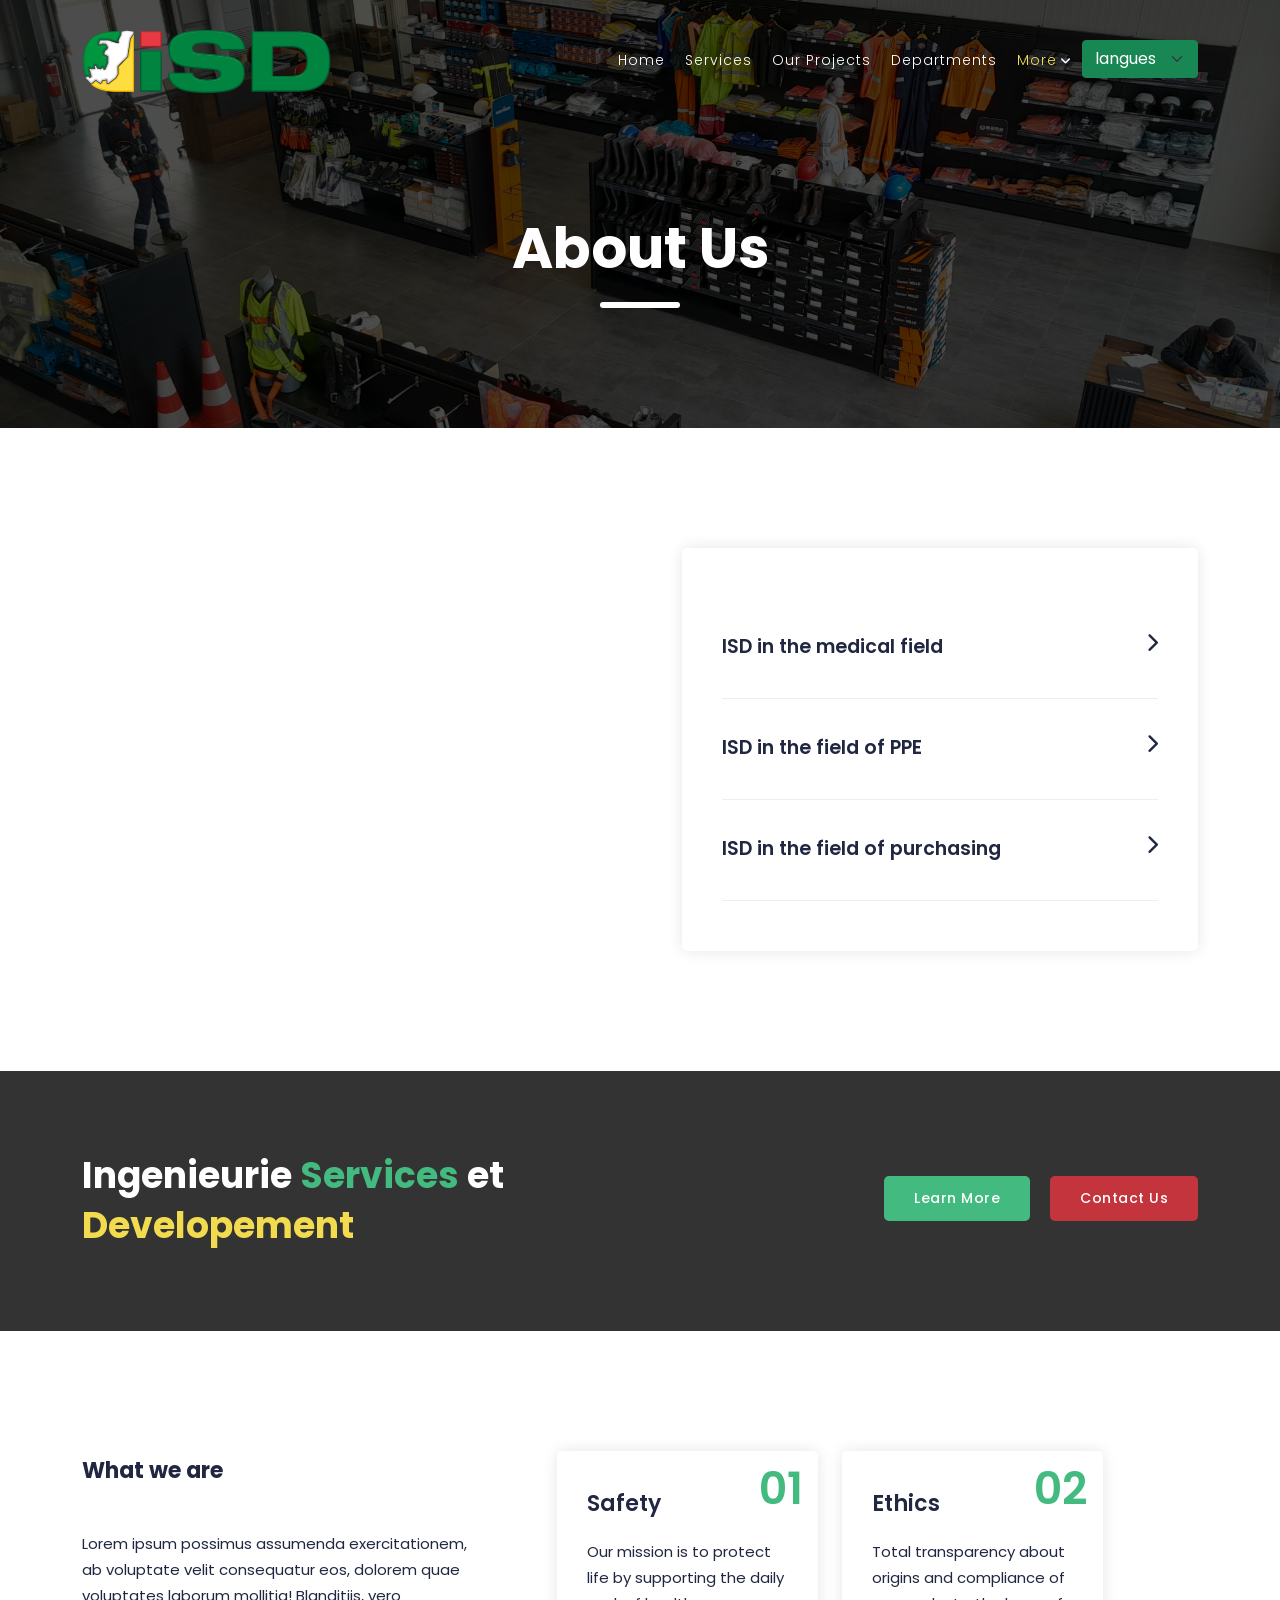
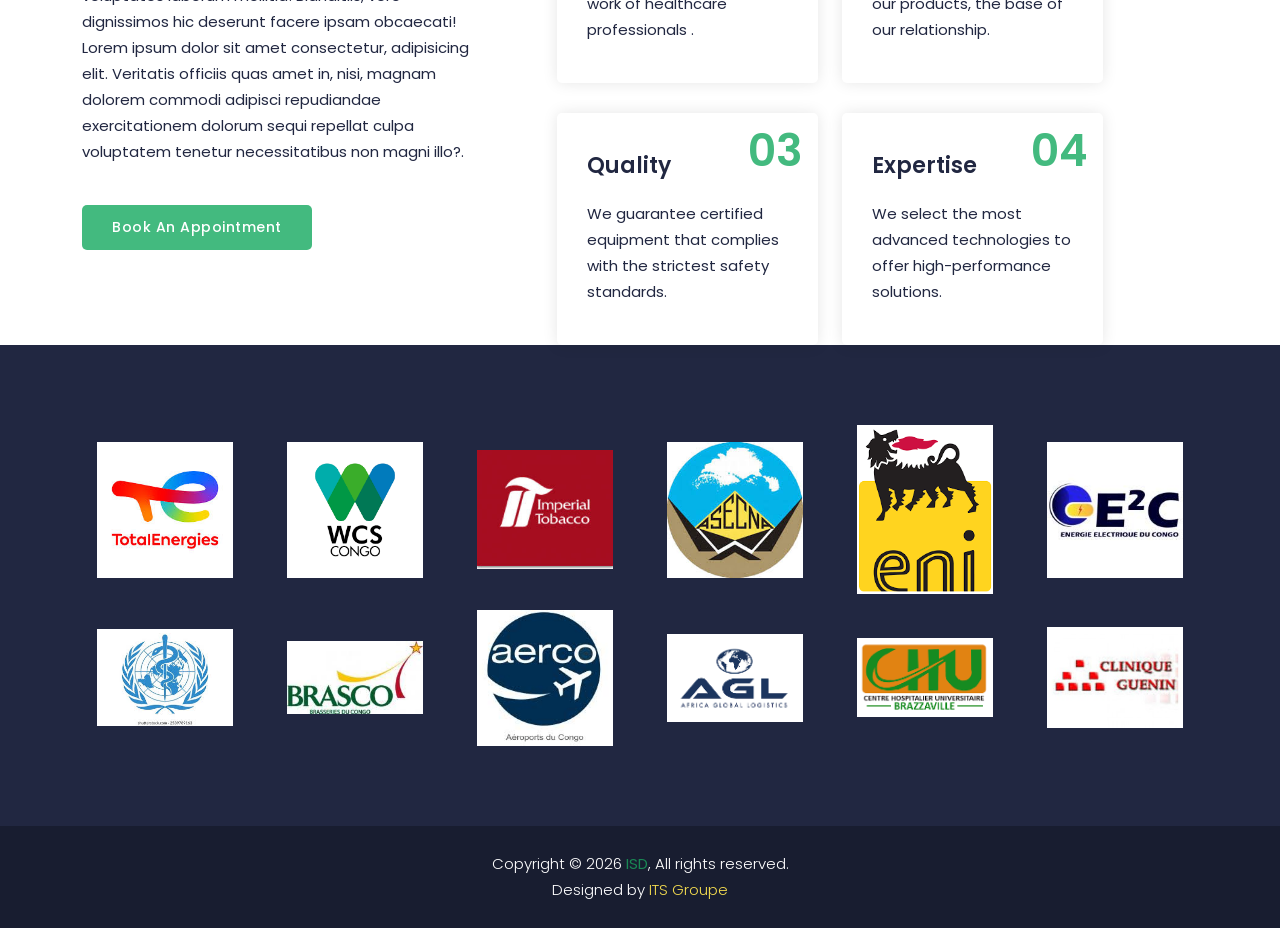
==== commit ffdd8710: "de nouvelles modifications" ====
--- a/about-us.html
+++ b/about-us.html
@@ -51,7 +51,7 @@
                           <li class="scroll-to-section"><a href="index.html#testimonials " data-i18n="tab-5">Nos Projets</a></li>
                           <li class="scroll-to-section"><a href="our-services.html" data-i18n="tab-4-1">Départements</a></li>
                           <li class="has-sub">
-                              <a href="javascript:void(0)" data-i18n="tab-4">Plus</a>
+                              <a href="javascript:void(0)" data-i18n="tab-4" class="active">Plus</a>
                               <ul class="sub-menu">
                                   <li><a href="#" data-i18n="tab-3">À propos</a></li>
                                   <li><a href="contact-us.html" data-i18n="tab-4-2">Contacts</a></li>
--- a/assets/css/templatemo-574-mexant.css
+++ b/assets/css/templatemo-574-mexant.css
@@ -776,7 +776,7 @@
 .slide-inner .header-text h2 {
   position: relative;
   z-index: 2;
-  font-size: 56px;
+  font-size: 45px;
   color: #fff;
   font-weight: 700;
   opacity: 1;
@@ -1216,6 +1216,7 @@
 section.partners {
   background-color: #212741;
   padding: 80px 0px;
+  margin-top: 0 !important;
 }
 
 section.partners .item {
@@ -1263,8 +1264,8 @@
 */
 
 .page-heading {
-  background-color: rgba(0, 0, 0, 0.4);
-  background-image: url(../images/home.jpg);
+  background-color: rgba(0, 0, 0, 0.7);
+  background-image: url(../images/home2.jpeg);
   background-blend-mode: darken;
   background-position: center center;
   background-repeat: no-repeat;
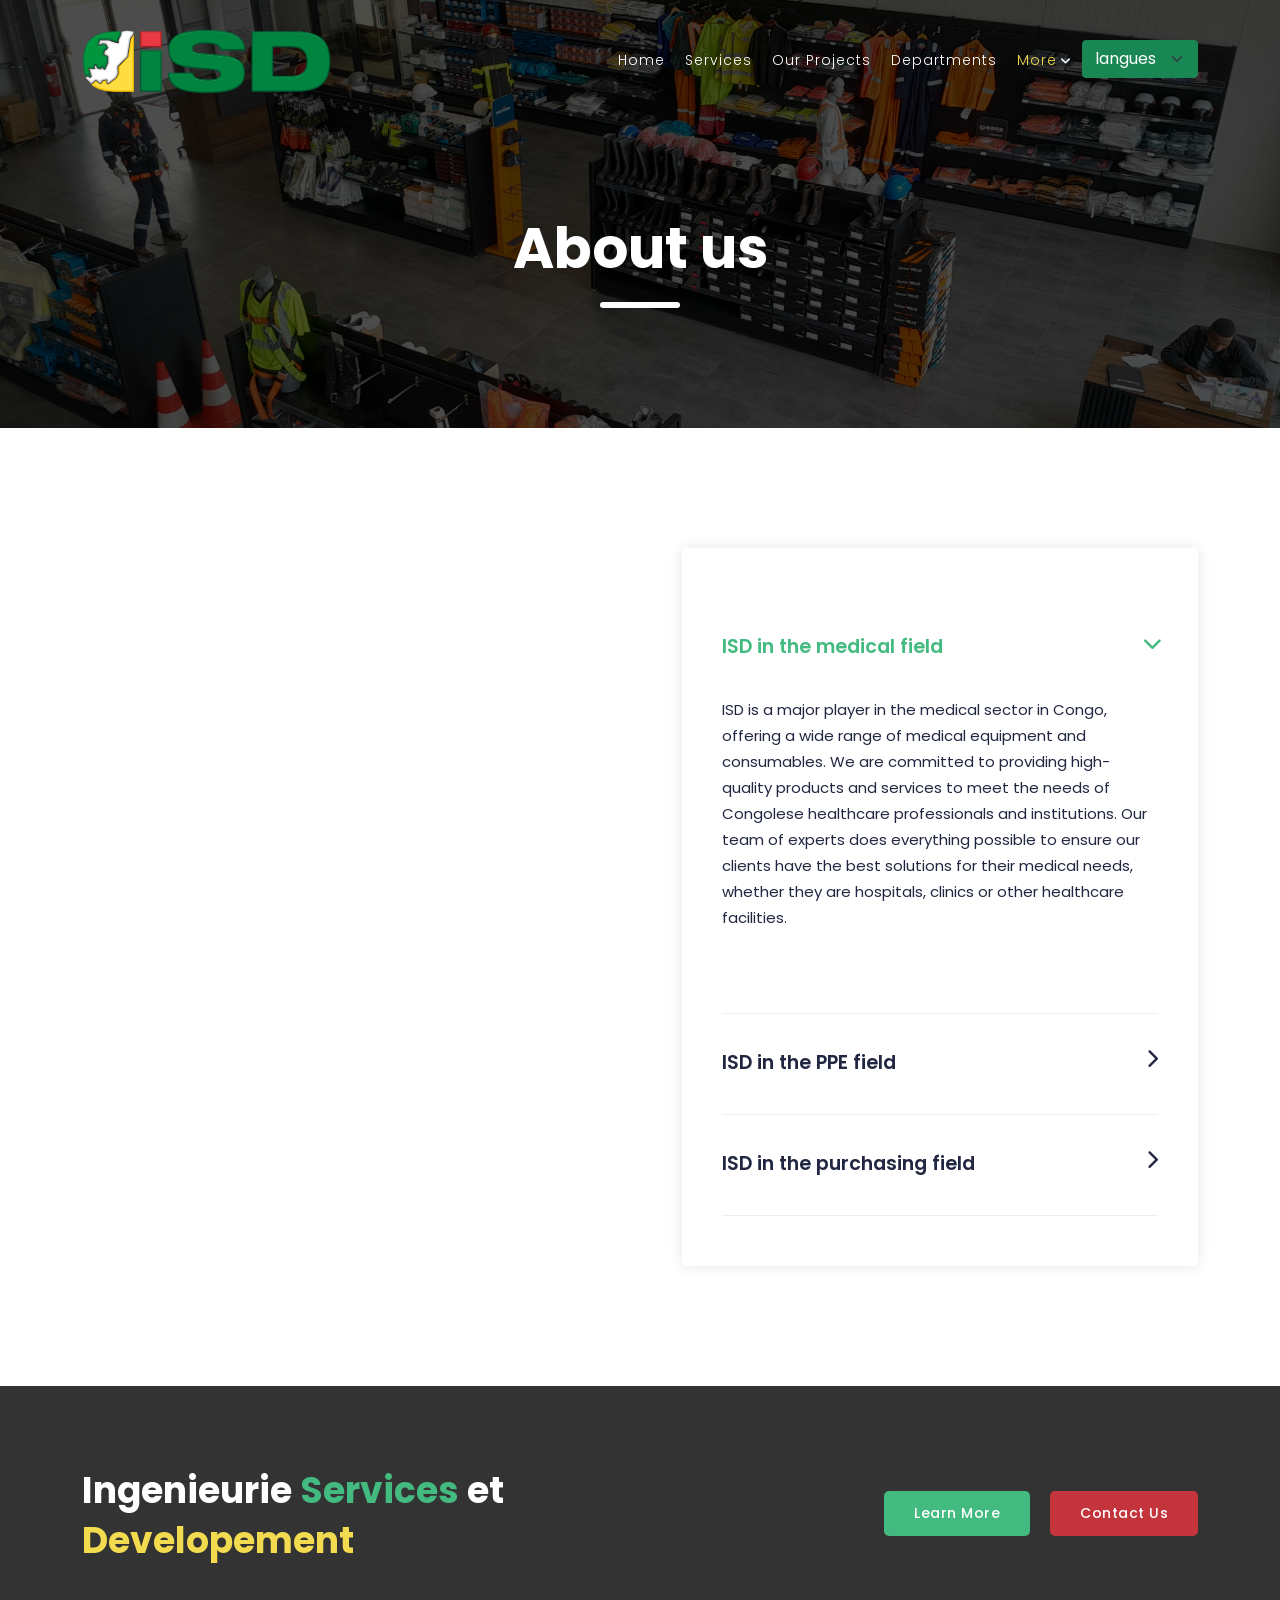
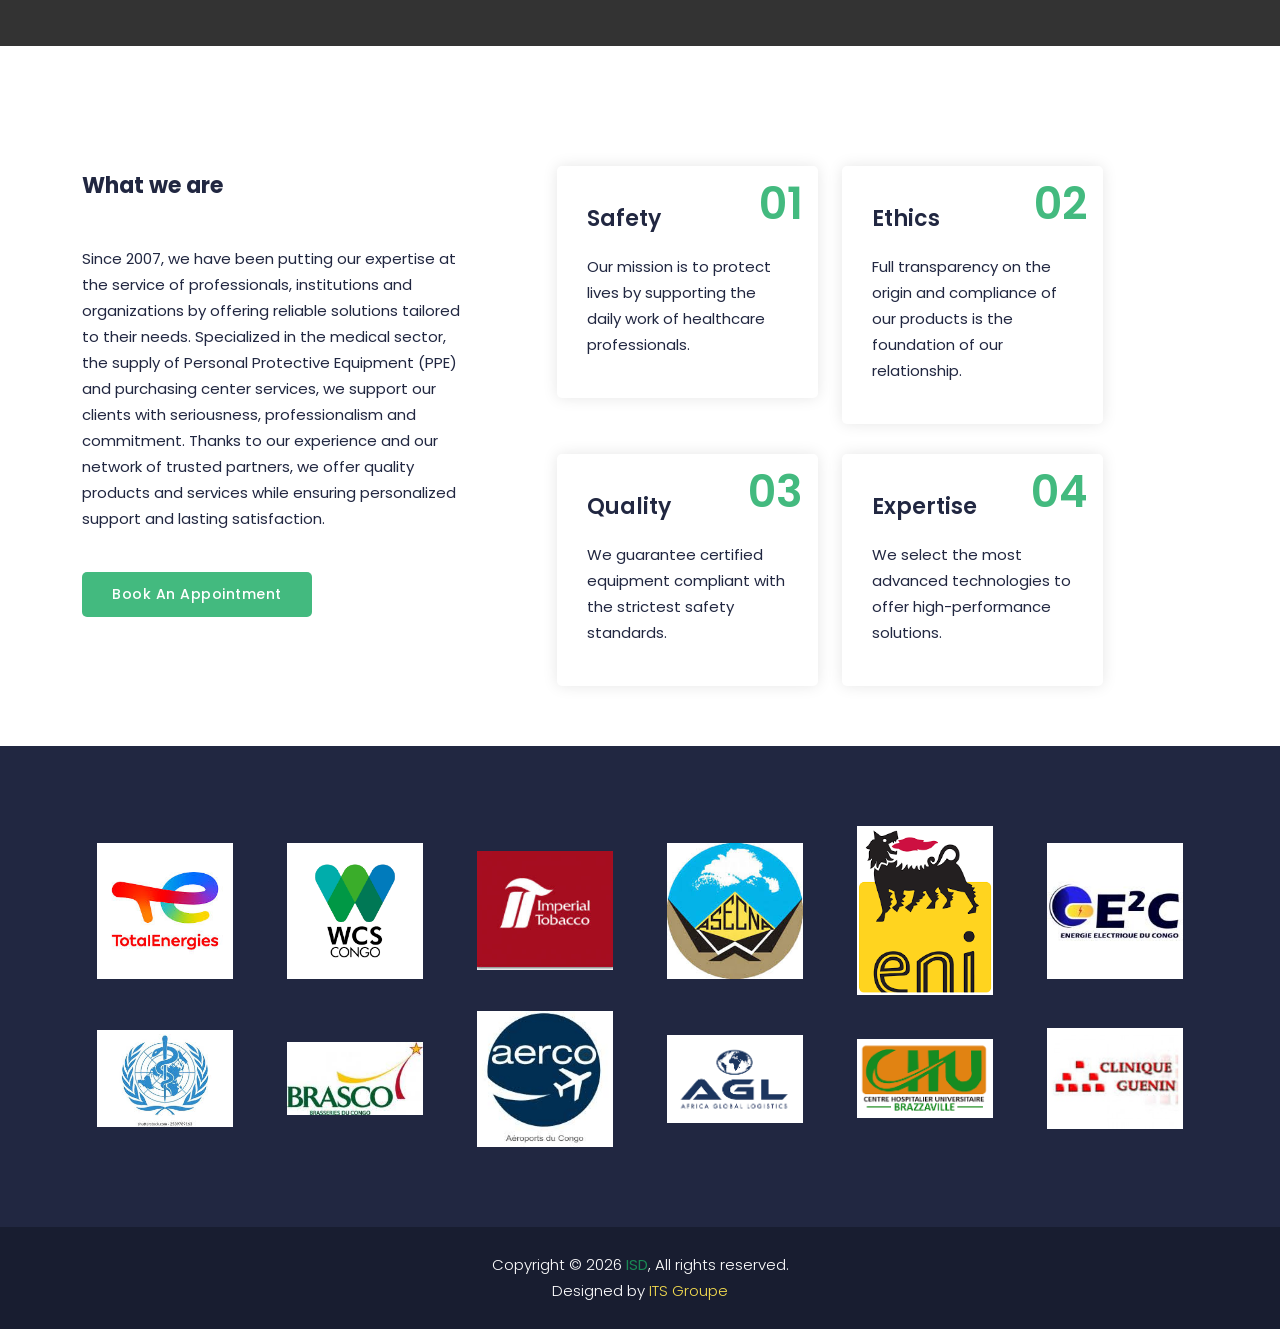
==== commit e005d317: "mise à jour" ====
--- a/about-us.html
+++ b/about-us.html
@@ -126,7 +126,7 @@
             </div>
             <div class="accordion-body">
                 <div class="content">
-                    <p data-i18n="isd-epi-description">ISD est un fournisseur majeur d'équipements de protection individuelle (EPI) au Congo, offrant une vaste gamme de produits de haute qualité pour garantir la sécurité et le bien-être des personnes dans divers secteurs. Nous nous engageons à fournir des solutions EPI fiables et efficaces pour répondre aux besoins de nos clients, qu'il s'agisse de professionnels de la santé, de travailleurs industriels ou de toute personne nécessitant des équipements de protection. <br><br>Notre équipe est dédiée à offrir un service et un soutien exceptionnels afin de garantir à nos clients l'accès aux meilleurs EPI disponibles.</p>
+                    <p data-i18n="isd-epi-description">Grâce à notre service de broderie intégré, nous proposons la personnalisation de vêtements professionnels et d'équipements de protection aux couleurs et à l'image de nos clients. Au fil des années, nous avons réalisé de nombreux projets pour des entreprises, administrations et organisations de premier plan, en fournissant des tenues de travail, uniformes et EPI personnalisés alliant qualité, sécurité et professionnalisme. Notre savoir-faire nous permet de répondre efficacement aux besoins spécifiques de chaque client, quel que soit son secteur d'activité.</p>
                 </div>
             </div>
           </article>
@@ -174,7 +174,7 @@
         <div class="col-lg-5">
           <div class="left-content">
             <h4 data-i18n="what-we-are-title">Ce que nous sommes</h4>
-            <p data-i18n="what-we-are-description">Lorem ipsum possimus assumenda exercitationem, ab voluptate velit consequatur eos, dolorem quae voluptates laborum mollitia! Blanditiis, vero dignissimos hic deserunt facere ipsam obcaecati! Lorem ipsum dolor sit amet consectetur, adipisicing elit. Veritatis officiis quas amet in, nisi, magnam dolorem commodi adipisci repudiandae exercitationem dolorum sequi repellat culpa voluptatem tenetur necessitatibus non magni illo?.</p>
+            <p data-i18n="what-we-are-description">Depuis 2007, nous mettons notre expertise au service des professionnels, des institutions et des organisations en proposant des solutions fiables et adaptées à leurs besoins. Spécialisés dans le secteur médical, la fourniture d'Équipements de Protection Individuelle (EPI) et les services de centrale d'achats, nous accompagnons nos clients avec sérieux, professionnalisme et engagement. Grâce à notre expérience et à notre réseau de partenaires de confiance, nous offrons des produits et services de qualité tout en garantissant un accompagnement personnalisé et une satisfaction durable.</p>
             <div class="green-button">
               <a href="contact-us.html" data-i18n="what-we-are-button">Prendre rendez-vous</a>
             </div>
--- a/assets/css/templatemo-574-mexant.css
+++ b/assets/css/templatemo-574-mexant.css
@@ -1352,7 +1352,7 @@
 }
 
 section.what-we-do {
-  margin-bottom: -30px;
+  margin-bottom: 30px;
 }
 
 .what-we-do .left-content {
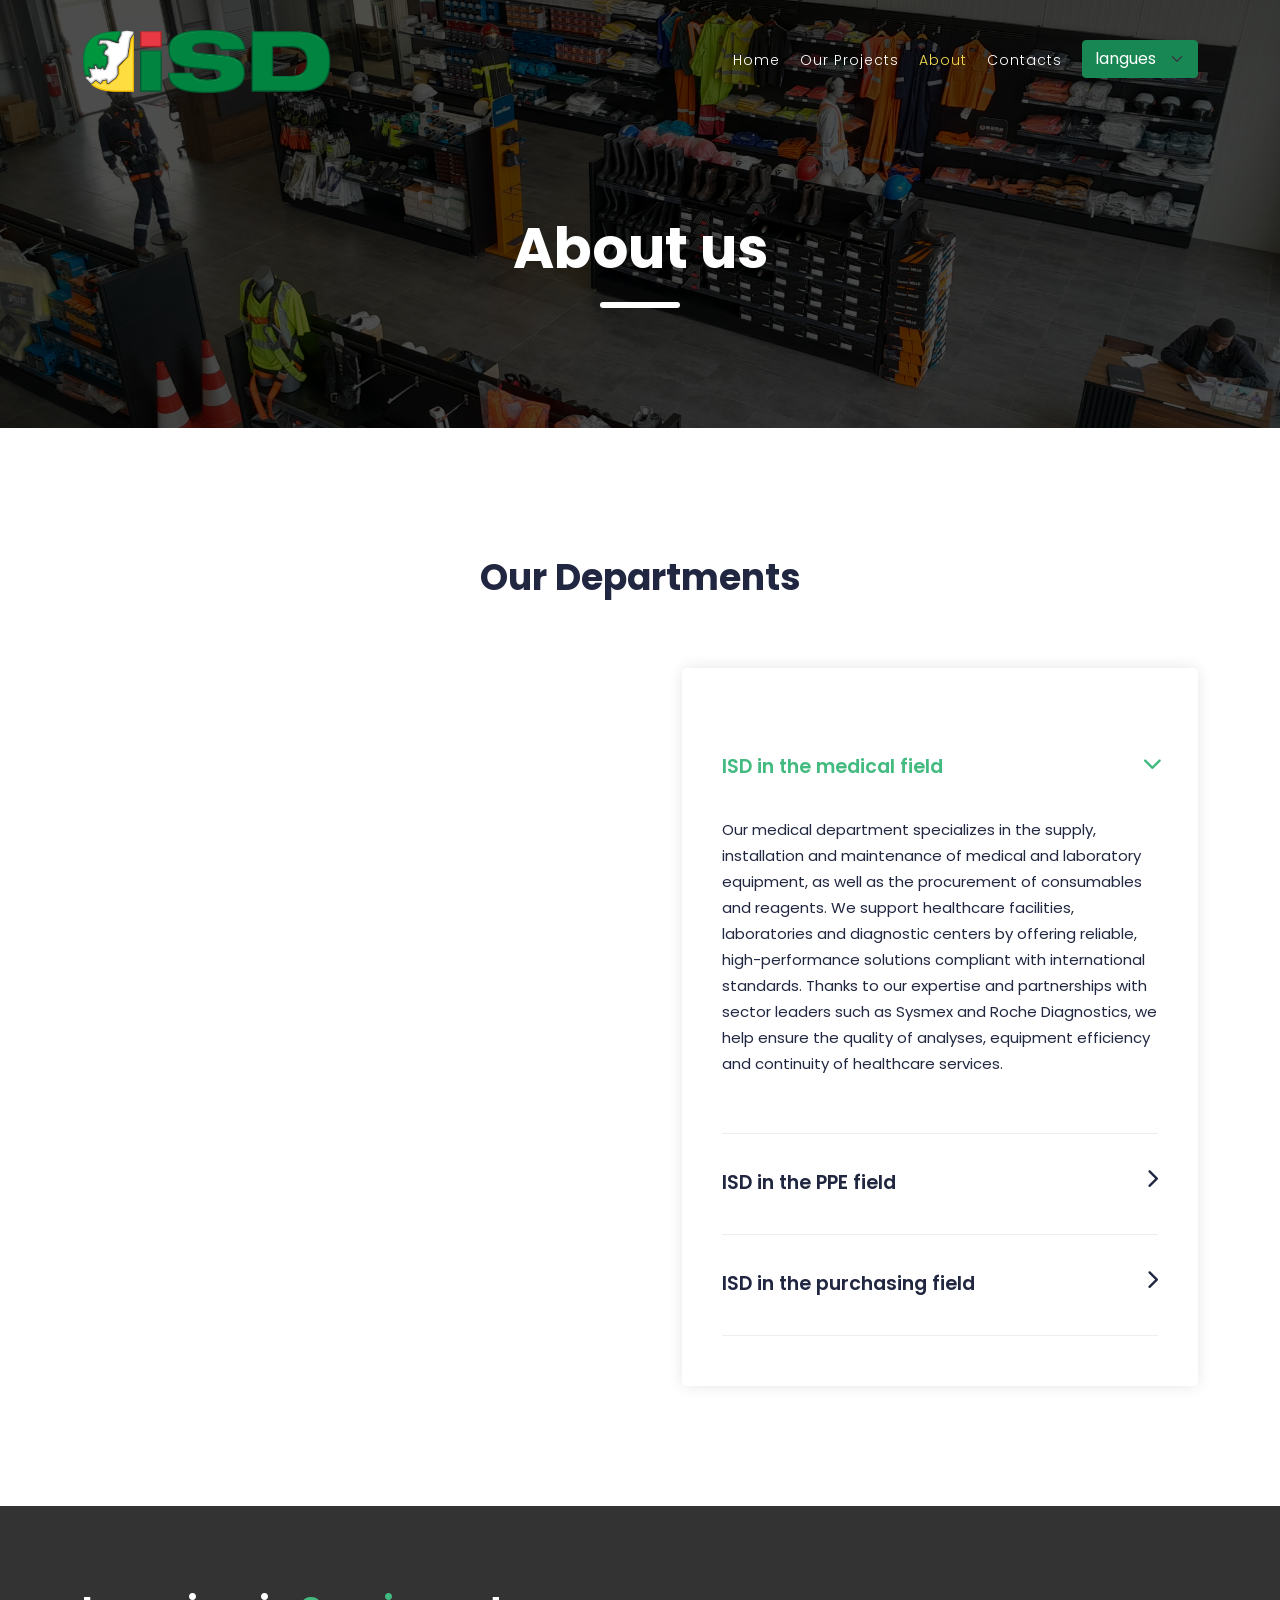
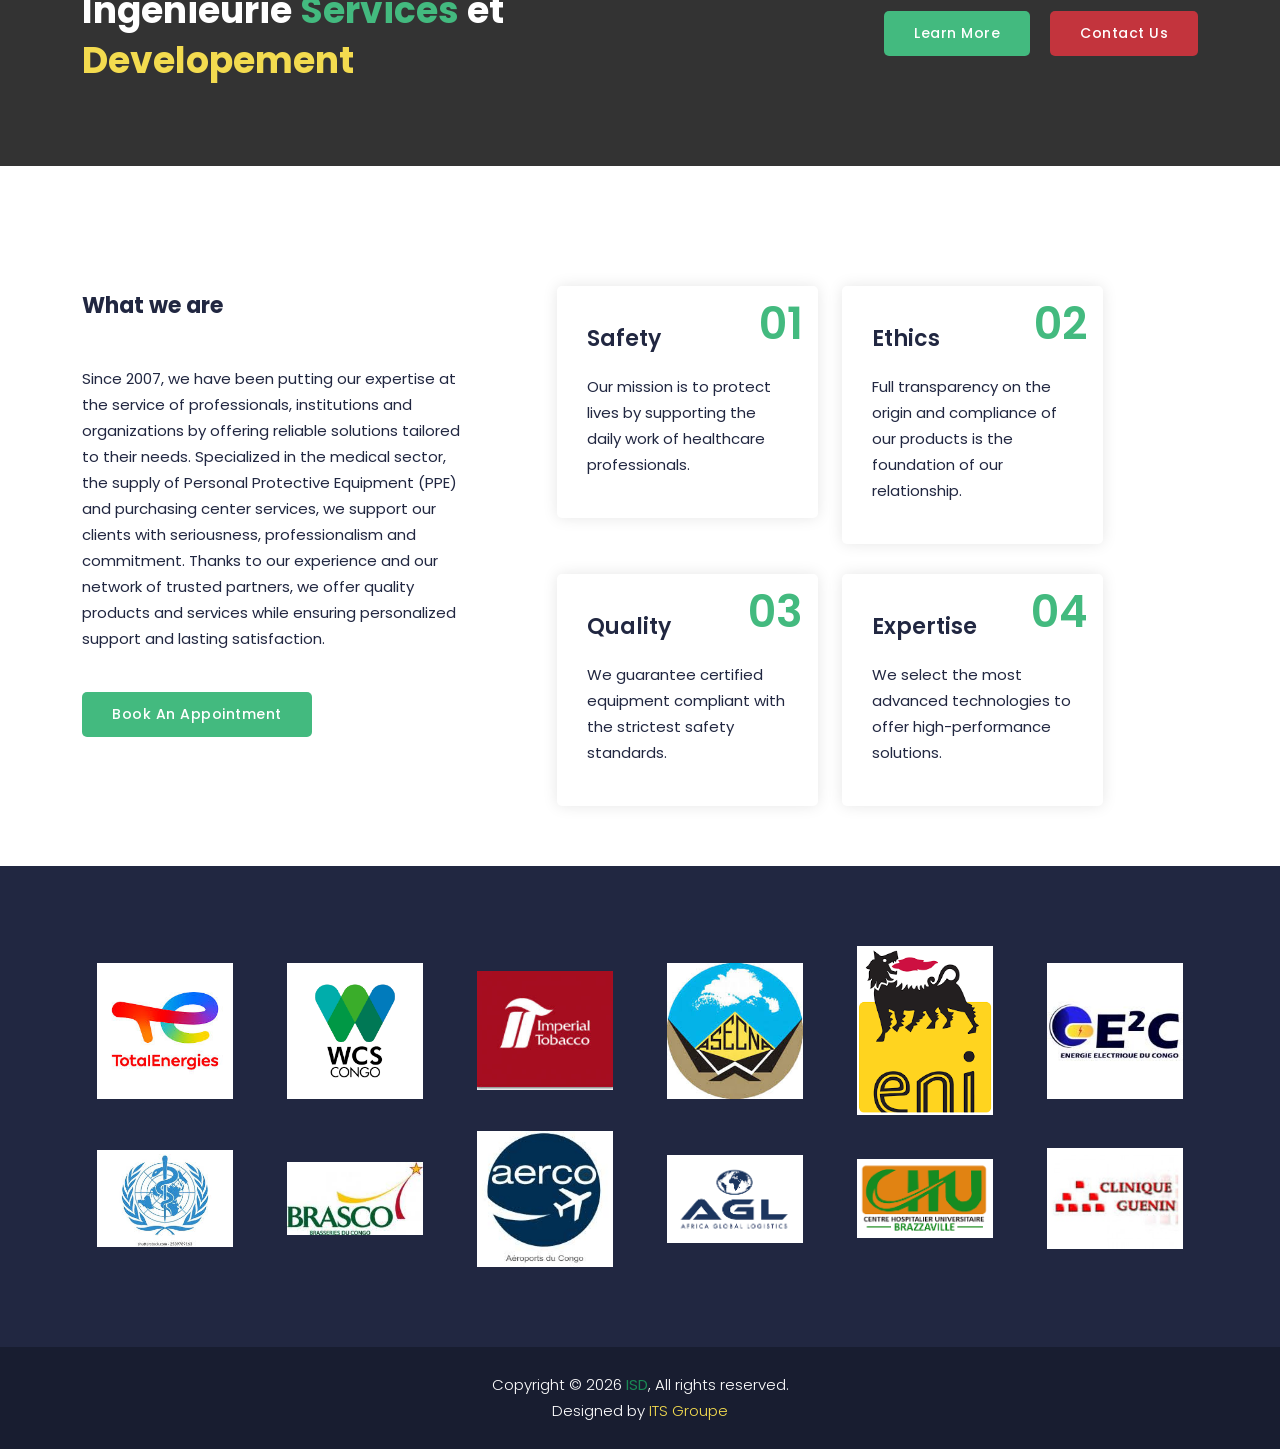
==== commit 5d65d0ad: "♻️ réorganisation des pages" ====
--- a/about-us.html
+++ b/about-us.html
@@ -46,17 +46,10 @@
                       <!-- ***** Logo End ***** -->
                       <!-- ***** Menu Start ***** -->
                       <ul class="nav">
-                          <li class="scroll-to-section"><a href="index.html" data-i18n="tab-1">Accueil</a></li>
-                          <li class="scroll-to-section"><a href="index.html#services" data-i18n="tab-2">Services</a></li>
+                          <li><a href="index.html" data-i18n="tab-1">Accueil</a></li>
                           <li class="scroll-to-section"><a href="index.html#testimonials " data-i18n="tab-5">Nos Projets</a></li>
-                          <li class="scroll-to-section"><a href="our-services.html" data-i18n="tab-4-1">Départements</a></li>
-                          <li class="has-sub">
-                              <a href="javascript:void(0)" data-i18n="tab-4" class="active">Plus</a>
-                              <ul class="sub-menu">
-                                  <li><a href="#" data-i18n="tab-3">À propos</a></li>
-                                  <li><a href="contact-us.html" data-i18n="tab-4-2">Contacts</a></li>
-                              </ul>
-                          </li>
+                          <li class="scroll-to-section"><a href="#" data-i18n="tab-3" class="active">À propos</a></li>
+                          <li><a href="contact-us.html" data-i18n="tab-4-2">Contacts</a></li>
                           <li>
                             <fieldset>
 
@@ -97,6 +90,11 @@
   <section class="top-section">
     <div class="container">
       <div class="row">
+        <div class="col-lg-6 offset-lg-3">
+          <div class="section-heading">
+            <h4 data-i18n="our-services-title">Nos Départements</h4>
+          </div>
+        </div>
         <div class="col-lg-6">
           <div class="left-image">
             <img src="assets/images/team.jpg" alt="">
@@ -113,7 +111,7 @@
               </div>
               <div class="accordion-body">
                   <div class="content">
-                      <p data-i18n="isd-medik-description"> ISD est un acteur majeur du secteur médical au Congo, proposant une vaste gamme d'équipements et de consommables médicaux. Nous nous engageons à fournir des produits et services de haute qualité afin de répondre aux besoins des professionnels et des institutions de santé congolaises. <br> <br> Notre équipe d'experts met tout en œuvre pour garantir à nos clients les meilleures solutions pour leurs besoins médicaux, qu'il s'agisse d'hôpitaux, de cliniques ou d'autres établissements de soins.</p>
+                      <p data-i18n="dep-1-description"> ISD est un acteur majeur du secteur médical au Congo, proposant une vaste gamme d'équipements et de consommables médicaux. Nous nous engageons à fournir des produits et services de haute qualité afin de répondre aux besoins des professionnels et des institutions de santé congolaises. <br> <br> Notre équipe d'experts met tout en œuvre pour garantir à nos clients les meilleures solutions pour leurs besoins médicaux, qu'il s'agisse d'hôpitaux, de cliniques ou d'autres établissements de soins.</p>
                   </div>
               </div>
           </article>
@@ -126,7 +124,7 @@
             </div>
             <div class="accordion-body">
                 <div class="content">
-                    <p data-i18n="isd-epi-description">Grâce à notre service de broderie intégré, nous proposons la personnalisation de vêtements professionnels et d'équipements de protection aux couleurs et à l'image de nos clients. Au fil des années, nous avons réalisé de nombreux projets pour des entreprises, administrations et organisations de premier plan, en fournissant des tenues de travail, uniformes et EPI personnalisés alliant qualité, sécurité et professionnalisme. Notre savoir-faire nous permet de répondre efficacement aux besoins spécifiques de chaque client, quel que soit son secteur d'activité.</p>
+                    <p data-i18n="dep-2-description">Grâce à notre service de broderie intégré, nous proposons la personnalisation de vêtements professionnels et d'équipements de protection aux couleurs et à l'image de nos clients. Au fil des années, nous avons réalisé de nombreux projets pour des entreprises, administrations et organisations de premier plan, en fournissant des tenues de travail, uniformes et EPI personnalisés alliant qualité, sécurité et professionnalisme. Notre savoir-faire nous permet de répondre efficacement aux besoins spécifiques de chaque client, quel que soit son secteur d'activité.</p>
                 </div>
             </div>
           </article>
@@ -139,7 +137,7 @@
             </div>
             <div class="accordion-body">
                 <div class="content">
-                    <p data-i18n="isd-achat-description">ISD est un fournisseur fiable et efficace dans le domaine de l'achat, offrant une large gamme de produits et services pour répondre aux besoins de nos clients. <br> <br> Nous nous engageons à fournir des solutions d'achat de haute qualité à des prix compétitifs, en mettant l'accent sur la satisfaction client et l'efficacité opérationnelle.</p>
+                    <p data-i18n="dep-3-description">ISD est un fournisseur fiable et efficace dans le domaine de l'achat, offrant une large gamme de produits et services pour répondre aux besoins de nos clients. <br> <br> Nous nous engageons à fournir des solutions d'achat de haute qualité à des prix compétitifs, en mettant l'accent sur la satisfaction client et l'efficacité opérationnelle.</p>
                 </div>
             </div>
           </article>
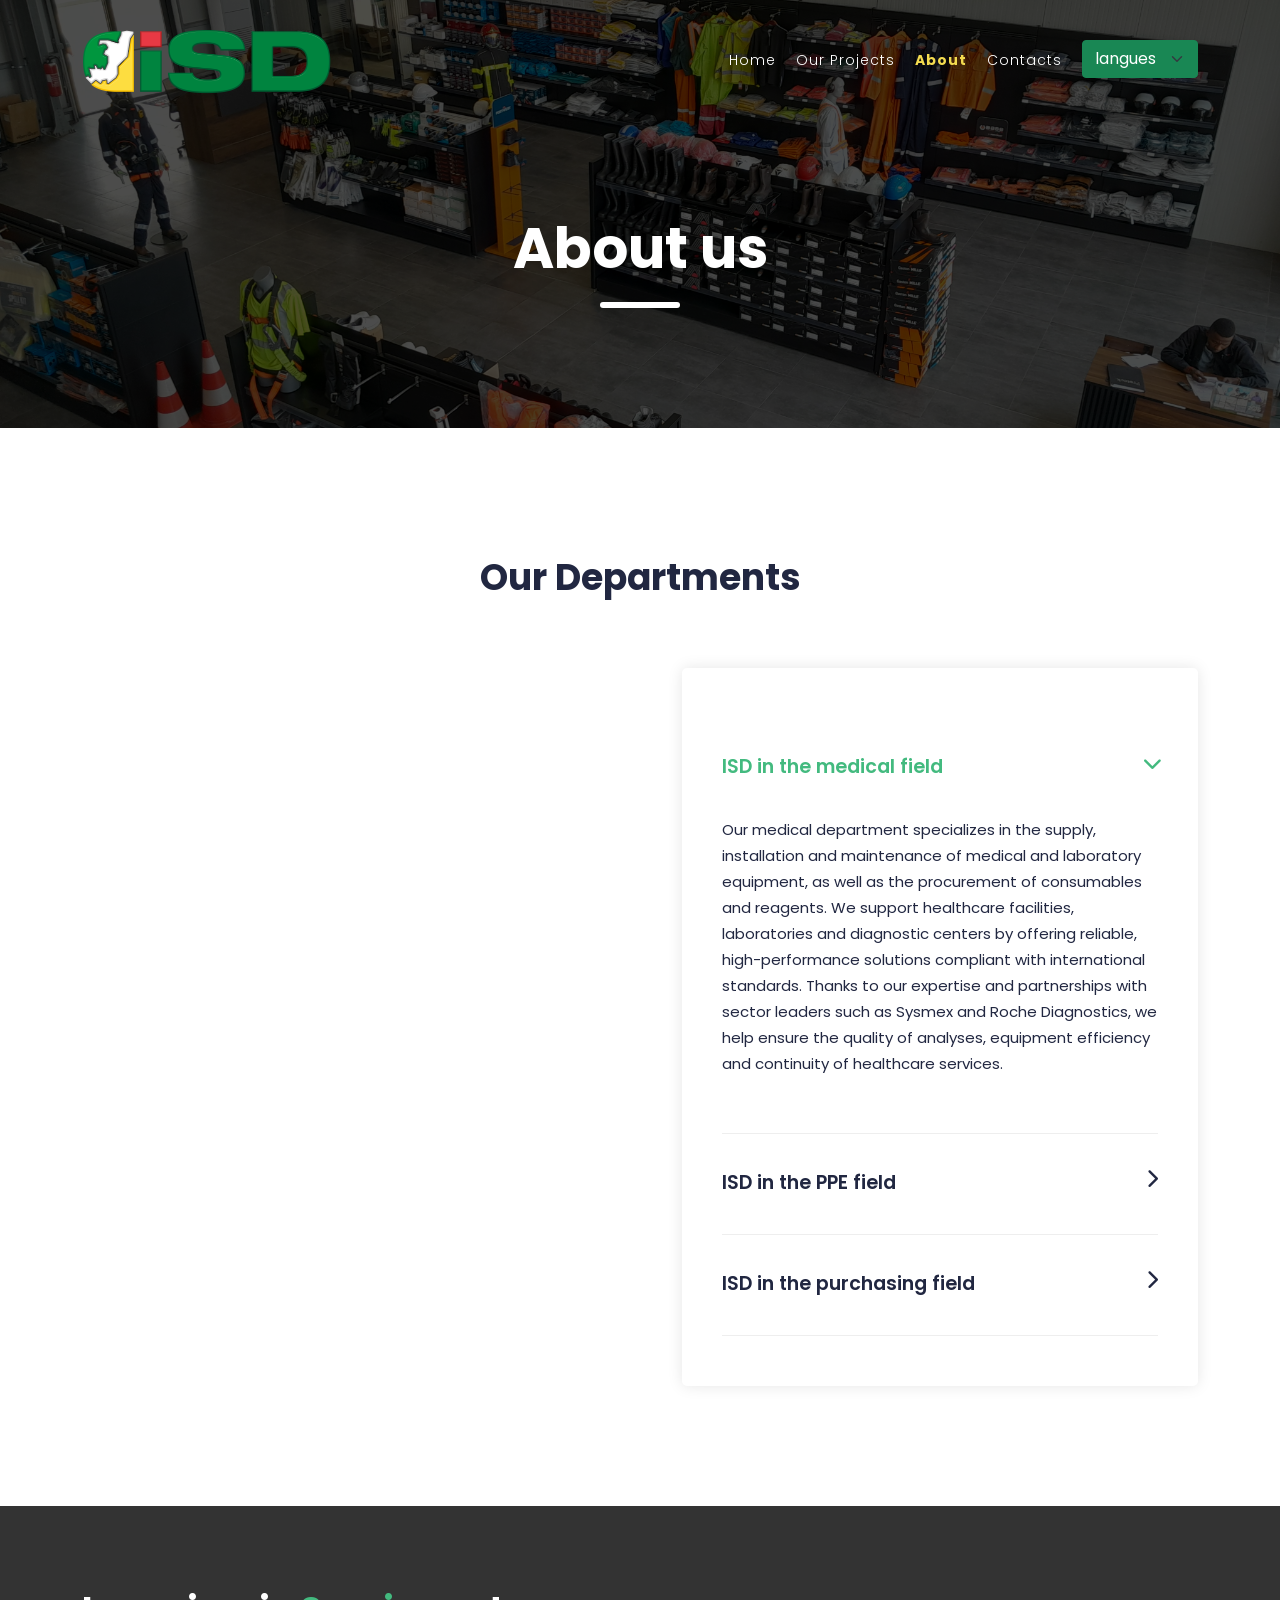
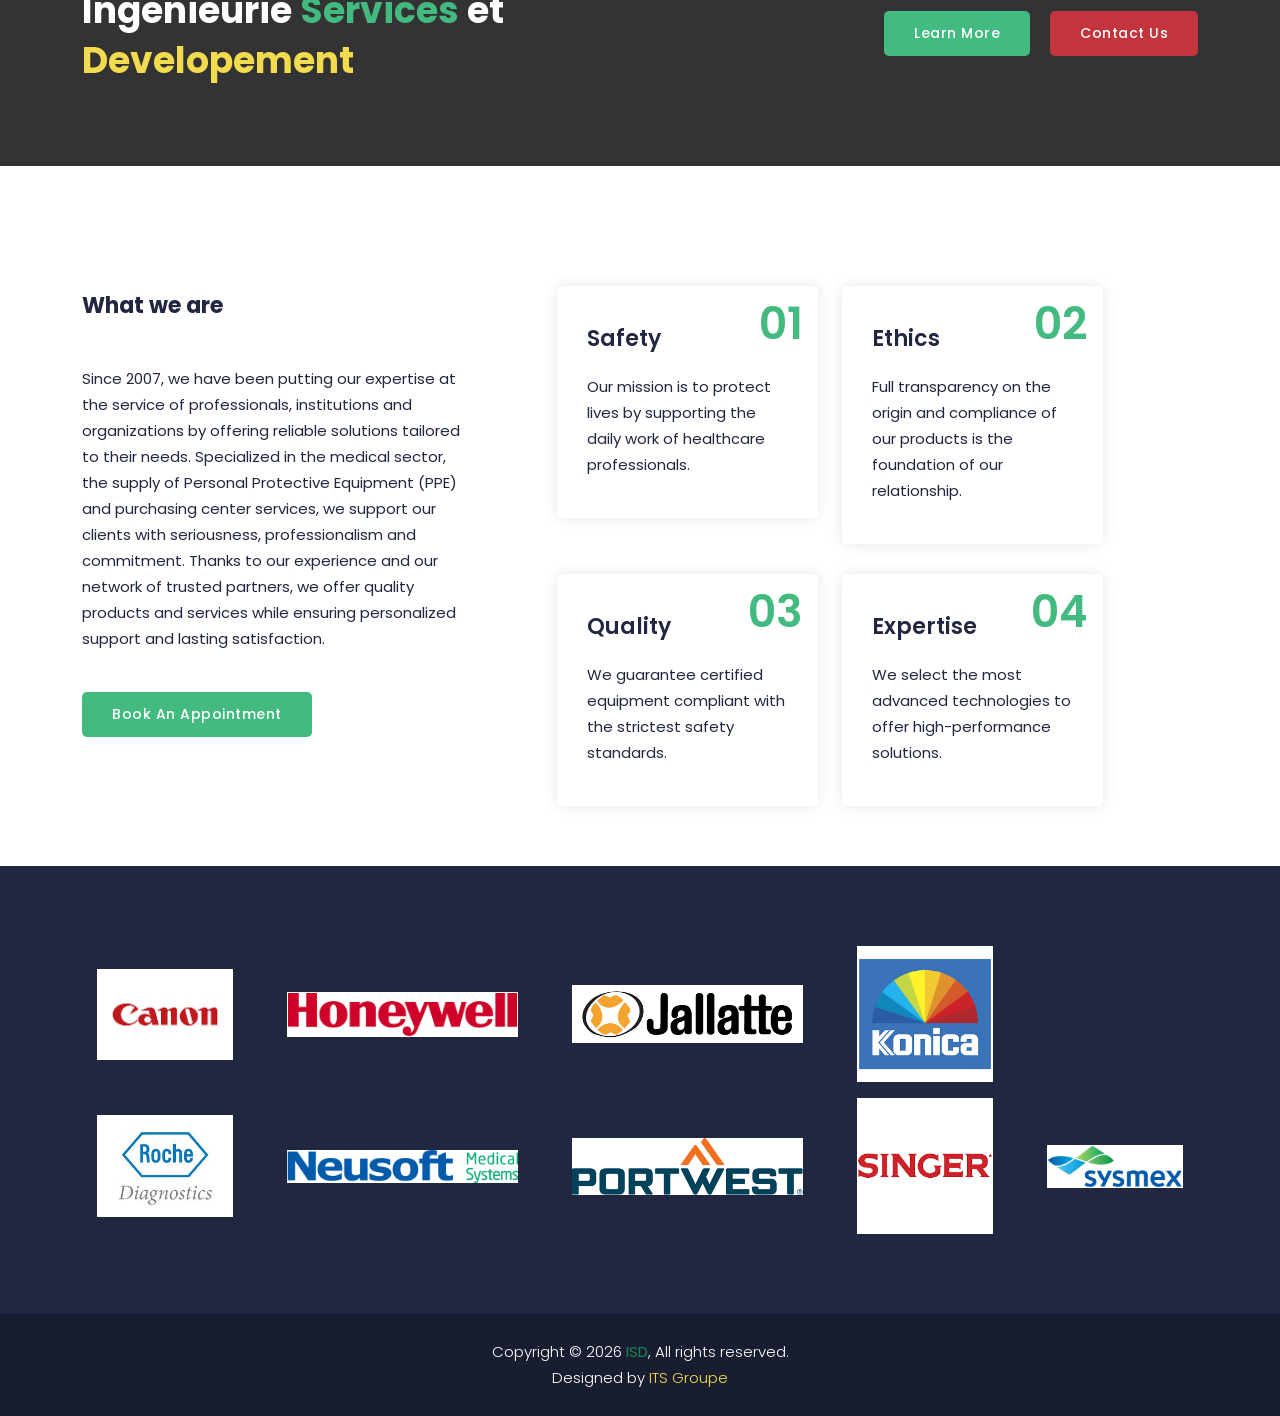
==== commit 1a8052c3: "♻️ Réorganisation des contenus de pages" ====
--- a/about-us.html
+++ b/about-us.html
@@ -216,7 +216,7 @@
     </div>
   </section>
 
-  <section class="partners">
+  <!-- <section class="partners">
     <div class="container">
       <div class="row mb-3 align-items-center">
         <div class="col-lg-2 col-sm-4 col-6">
@@ -283,7 +283,62 @@
         </div>
       </div>
     </div>
+  </section> -->
+ <section class="partners">
+    <div class="container">
+      <div class="row mb-3 align-items-center">
+        <div class="col-lg-2 col-sm-4 col-6">
+          <div class="item">
+            <img src="assets/images/Canon.png" alt="">
+          </div>
+        </div>
+        <div class="col-lg-3 col-sm-4 col-6">
+          <div class="item">
+            <img src="assets/images/honeywell.png" alt="">
+          </div>
+        </div>
+        <div class="col-lg-3 col-sm-4 col-6">
+          <div class="item">
+            <img src="assets/images/jalatte.png" alt="">
+          </div>
+        </div>
+        <div class="col-lg-2 col-sm-4 col-6">
+          <div class="item">
+            <img src="assets/images/konica.png" alt="">
+          </div>
+        </div>
+      </div>
+      <div class="row align-items-center">
+        <div class="col-lg-2 col-sm-4 col-6">
+          <div class="item">
+            <img src="assets/images/roche.jpg" alt="">
+          </div>
+        </div>
+        <div class="col-lg-3 col-sm-4 col-6">
+          <div class="item">
+            <img src="assets/images/neusoft.png" alt="">
+          </div>
+        </div>
+        <div class="col-lg-3 col-sm-4 col-6">
+          <div class="item">
+            <img src="assets/images/portwest.png" alt="">
+          </div>
+        </div>
+        <div class="col-lg-2 col-sm-4 col-6">
+          <div class="item">
+            <img src="assets/images/singer.png" alt="">
+          </div>
+        </div>
+        <div class="col-lg-2 col-sm-4 col-6">
+          <div class="item">
+            <img src="assets/images/sysmex.jpg" alt="">
+          </div>
+        </div>
+    
+      </div>
+    </div>
   </section>
+
 
   <footer>
     <div class="container">
--- a/assets/css/templatemo-574-mexant.css
+++ b/assets/css/templatemo-574-mexant.css
@@ -365,7 +365,9 @@
 
 .header-area .main-nav .nav li:hover a,
 .header-area .main-nav .nav li a.active {
-  color: #F3DB4F
+  color: #F3DB4F;
+  font-weight: bold!important;
+
 
 
 ;
@@ -373,7 +375,8 @@
 
 .background-header .main-nav .nav li:hover a,
 .background-header .main-nav .nav li a.active {
-  color: #F3DB4F
+  color: #F3DB4F;
+  font-weight: bold!important;
 
 
 ;
